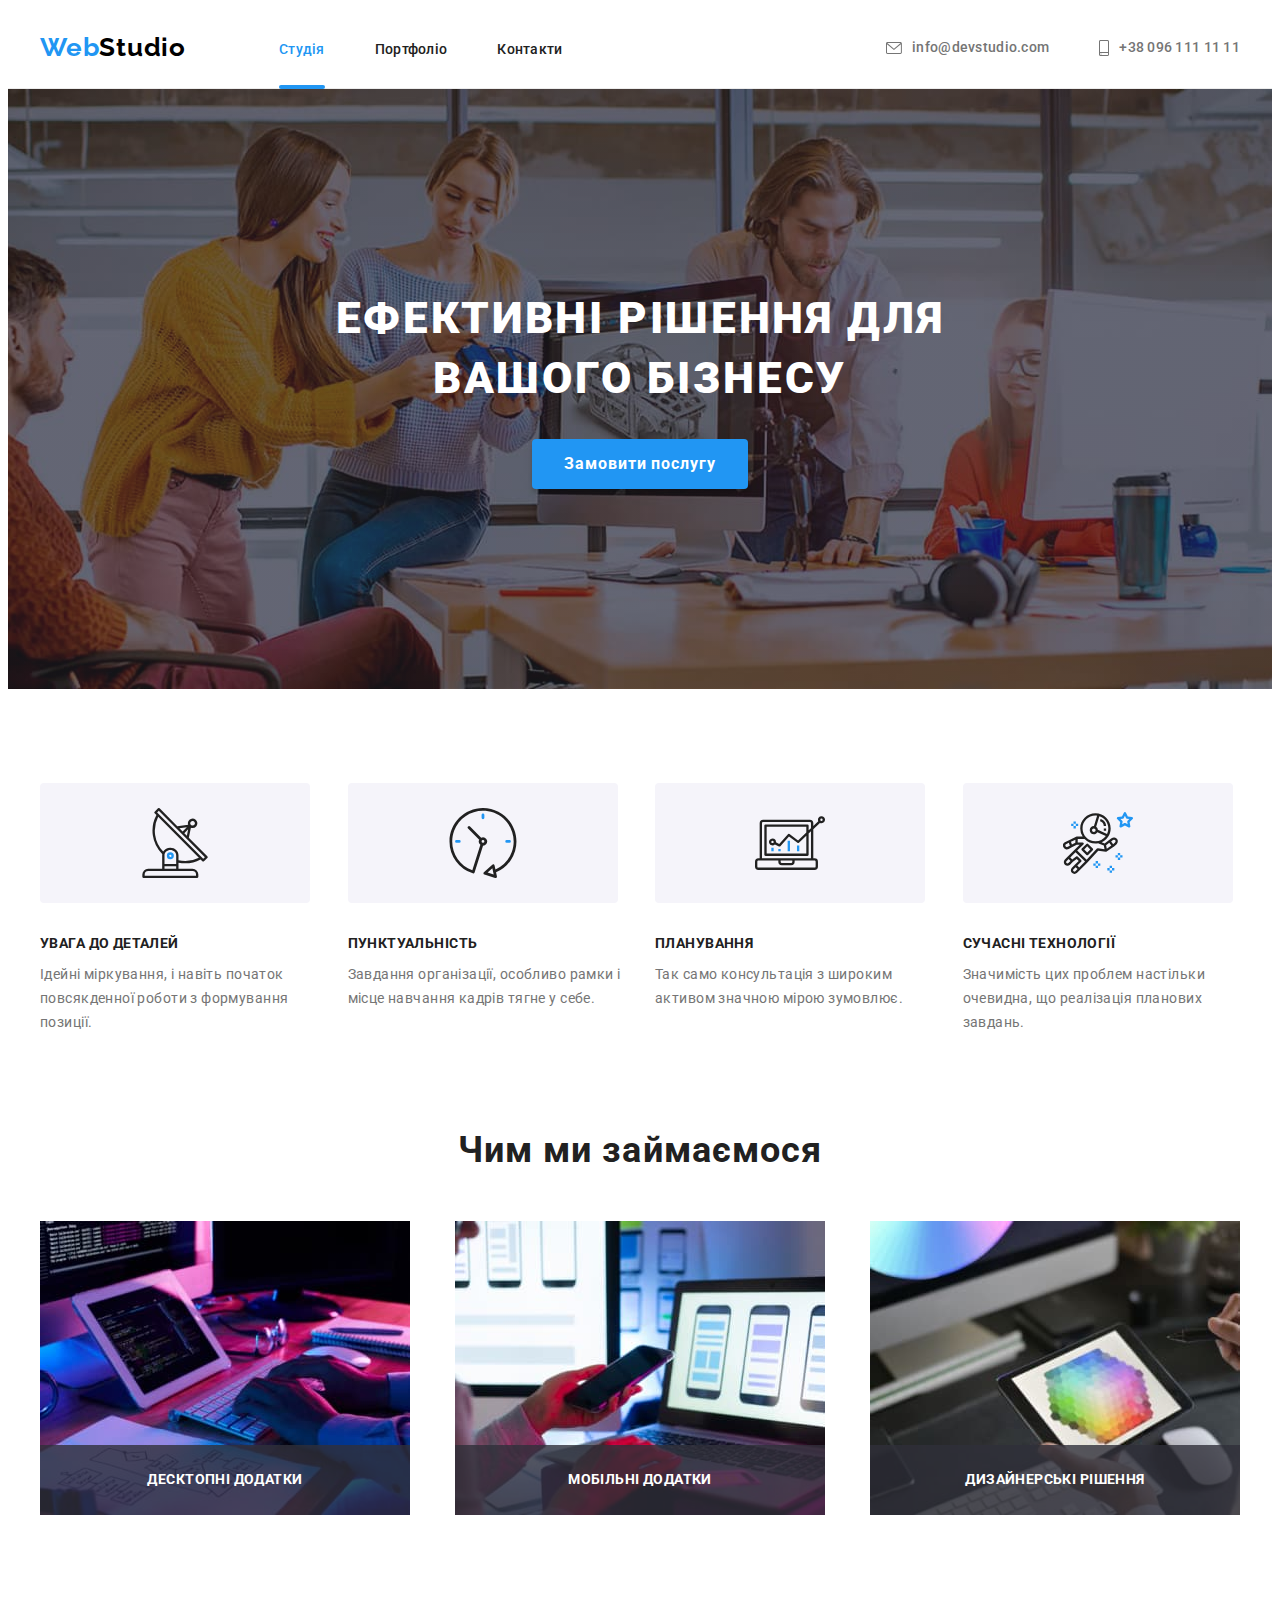
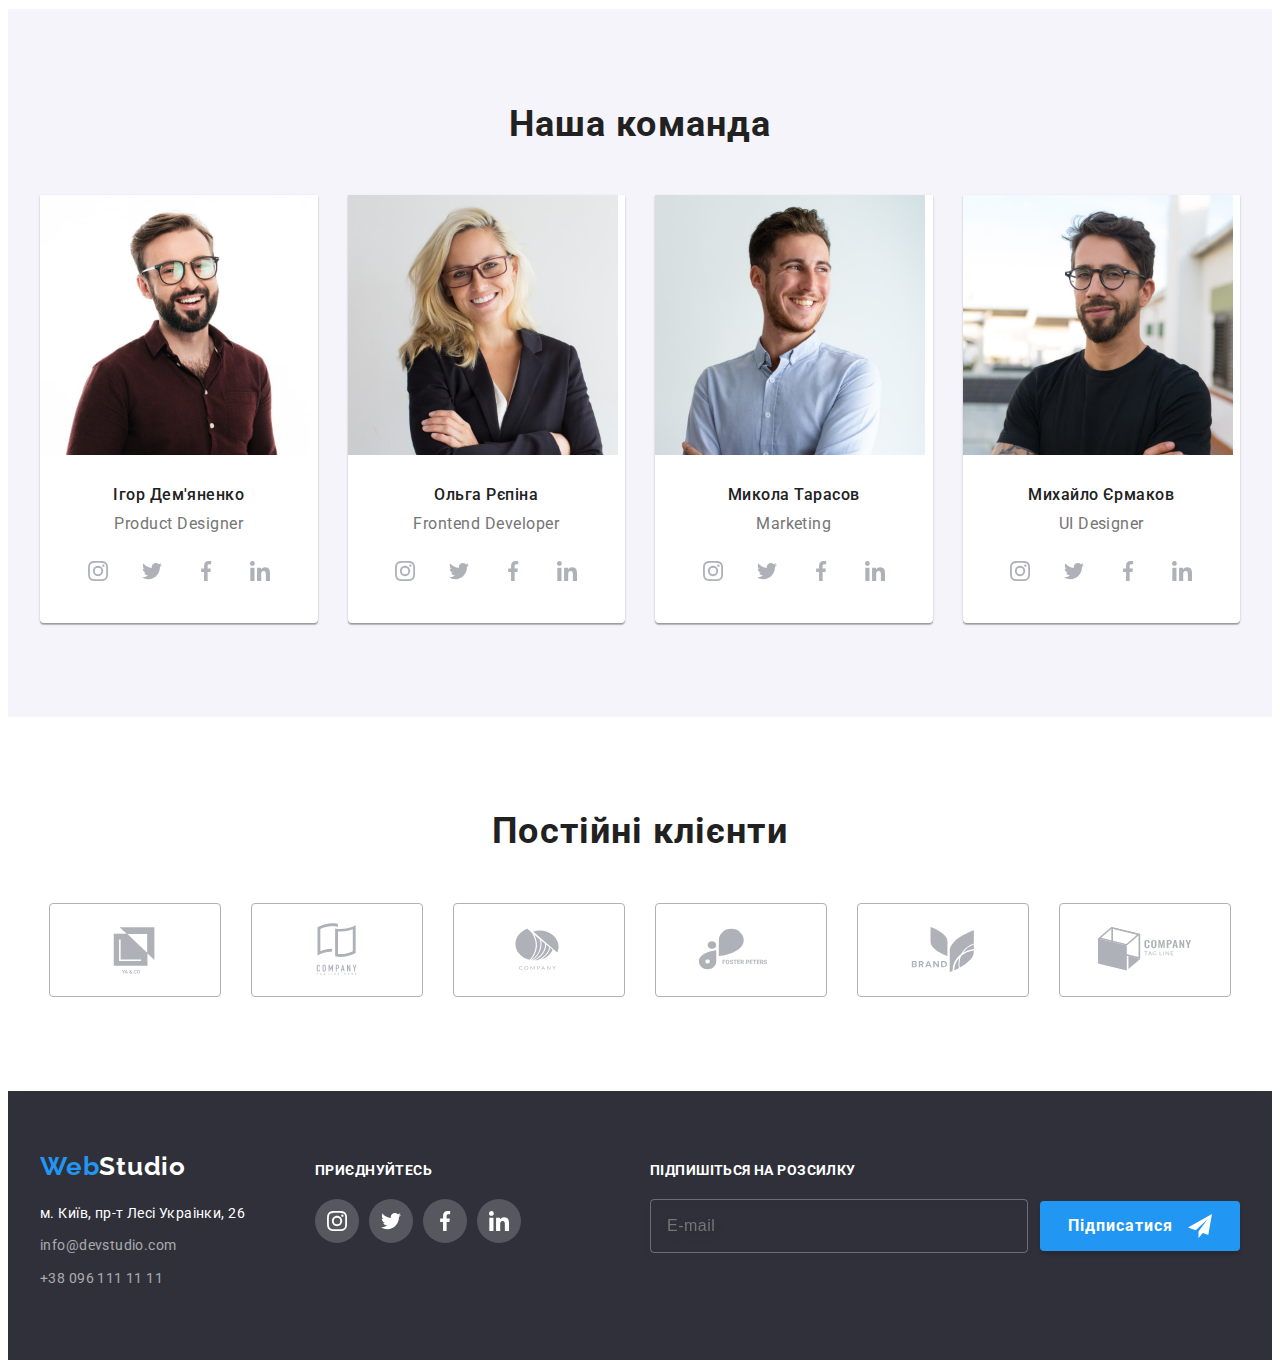
==== index.html @ fde98aaf "Initial commit" ====
<!DOCTYPE html>
<html lang="uk">
<head>
    <meta charset="UTF-8">
    <meta http-equiv="X-UA-Compatible" content="IE=edge">
    <meta name="viewport" content="width=device-width, initial-scale=1.0">
    <title>WebStudio</title>
    <!-- fonts -->
    <link rel="preconnect" href="https://fonts.googleapis.com">
    <link rel="preconnect" href="https://fonts.gstatic.com" crossorigin>
    <link href="https://fonts.googleapis.com/css2?family=Raleway:wght@700&family=Roboto:wght@400;500;700;900&display=swap" rel="stylesheet">
    <!-- modern-normalize -->
    <link rel="stylesheet" href="https://cdnjs.cloudflare.com/ajax/libs/modern-normalize/1.1.0/modern-normalize.min.css" integrity="sha512-wpPYUAdjBVSE4KJnH1VR1HeZfpl1ub8YT/NKx4PuQ5NmX2tKuGu6U/JRp5y+Y8XG2tV+wKQpNHVUX03MfMFn9Q==" crossorigin="anonymous" referrerpolicy="no-referrer">
    <!-- Custom styles -->
    <link rel="stylesheet" href="./css/styles.css">
</head>

<body>
    <header class="header">
        <div class="header-container container">
            <a class="logo link" href="./index.html">Web<span class="header-studio">Studio</span></a>
        <nav class="navigation">
            <ul class="navigation-list list">
                <li class="navigation-items">
                    <a class="navigation-item link current" href="./index.html">Студія</a>
                </li>
                <li class="navigation-items">
                    <a class="navigation-item link" href="./portfolio.html">Портфоліо</a>
                </li>
                <li class="navigation-items">
                    <a class="navigation-item link" href="#">Контакти</a>
                </li>
            </ul>
        </nav>
        <ul class="header-contacts list">
            <li class="header-list">
                <a class="header-item link" href="mailto:info@devstudio.com" lang="en">
                    <svg class="header-icons" width="16" height="12">
                      <use href="./images/icons.svg#icon-envelope"></use>
                    </svg>
                    info@devstudio.com</a>
            </li>
            <li class="header-list">
                <a class="header-item link" href="tel:+380961111111">
                    <svg class="header-icons" width="10" height="16">
                      <use href="./images/icons.svg#icon-smartphone"></use>
                    </svg>
                    +38 096 111 11 11</a>
            </li>
        </ul>
        </div>
    </header>
    <main class="main">
        <section class="hero">
            <div class="hero-container container">
                <h1 class="hero-title">Ефективні рішення для вашого бізнесу</h1>
                <p><button class="hero-button link-hero" data-modal-open type="button">Замовити послугу</button></p>
            </div>
        </section>
        <section class="features section">
            <div class="container">
            <h2 class="features-subject">Особливості</h2>
            <ul class="features-list list">
                <li class="features-item">
                    <div class="features-icons">
                        <svg class="features-icon" width="70" height="70">
                            <use href="./images/icons.svg#icon-antenna"></use>
                        </svg>
                    </div>
                    <h3 class="feature-title">УВАГА ДО ДЕТАЛЕЙ</h3>
                    <p class="feature-text">Ідейні міркування, і навіть початок повсякденної роботи з формування позиції.</p>
                </li>
                <li class="features-item">
                    <div class="features-icons">
                        <svg class="features-icon" width="70" height="70">
                            <use href="./images/icons.svg#icon-clock"></use>
                        </svg>
                    </div>
                    <h3 class="feature-title">ПУНКТУАЛЬНІСТЬ</h3>
                    <p class="feature-text">Завдання організації, особливо рамки і місце навчання кадрів тягне у себе.</p>
                </li>
                <li class="features-item">
                    <div class="features-icons">
                        <svg class="features-icon" width="70" height="70">
                            <use href="./images/icons.svg#icon-diagram"></use>
                        </svg>
                    </div>
                    <h3 class="feature-title">ПЛАНУВАННЯ</h3>
                    <p class="feature-text">Так само консультація з широким активом значною мірою зумовлює.</p>
                </li>
                <li class="features-item">
                    <div class="features-icons">
                        <svg class="features-icon" width="70" height="70">
                            <use href="./images/icons.svg#icon-astronaut"></use>
                        </svg>
                    </div>
                    <h3 class="feature-title">СУЧАСНІ ТЕХНОЛОГІЇ</h3>
                    <p class="feature-text">Значимість цих проблем настільки очевидна, що реалізація планових завдань.</p>
                </li>
            </ul>
            </div>
        </section>
        <section class="work section">
            <div class="container">
                <h2 class="work-title">Чим ми займаємося</h2>
            <ul class="work-list list">
                <li class="work-items">
                    <div class="work-overlay">
                        <p class="work-text">Десктопні додатки</p>
                    </div>
                    <img width="370" height="294" src="./images/work-1.jpg" alt="Людина працює за комп'ютером">
                </li>
                <li class="work-items">
                    <div class="work-overlay">
                        <p class="work-text">Мобільні додатки</p>
                    </div>
                    <img width="370" height="294" src="./images/work-2.jpg" alt="Людина працює за телефоном">
                </li>                
                <li class="work-items">
                    <div class="work-overlay">
                        <p class="work-text">Дизайнерські рішення</p>
                    </div>
                    <img width="370" height="294" src="./images/work-3.jpg" alt="Людина працює за планшетом">
                </li>
            </ul>
            </div>
        </section>
        <section class="team section">
            <div class="container">
                <h2 class="team-subject">Наша команда</h2>
            <ul class="team-list list">
                <li class="team-items">
                    <img class="team-img" width="270" height="260" src="./images/portrait-1.jpg" alt="Мужик в окулярах">
                    <div class="team-subtitle">
                    <h3 class="team-title">Ігор Дем'яненко</h3>
                    <p class="team-text">Product Designer</p>
                    <ul class="socials-list list">
                        <li class="socials-items"><a class="socials-item link-icons" href="https://www.instagram.com/" target="_blank" rel="noopener noreferrer" aria-label="Instagram.com">
                            <svg class="socials-icon" width="20" height="20">
                              <use href="./images/icons.svg#icon-instagram"></use>
                            </svg>
                        </a></li>
                        <li class="socials-items"><a class="socials-item link-icons" href="https://twitter.com/" target="_blank" rel="noopener noreferrer" aria-label="Twitter.com">
                            <svg class="socials-icon" width="20" height="20">
                              <use href="./images/icons.svg#icon-twitter"></use>
                            </svg>
                        </a></li>
                        <li class="socials-items"><a class="socials-item link-icons" href="https://www.facebook.com/" target="_blank" rel="noopener noreferrer" aria-label="Facebook.com">
                            <svg class="socials-icon" width="20" height="20">
                              <use href="./images/icons.svg#icon-facebook"></use>
                            </svg>
                        </a></li>
                        <li class="socials-items"><a class="socials-item link-icons" href="https://www.linkedin.com/" target="_blank" rel="noopener noreferren" aria-label="Linkedin.com">
                            <svg class="socials-icon" width="20" height="20">
                              <use href="./images/icons.svg#icon-linkedin"></use>
                            </svg>
                        </a></li>
                    </ul>
                    </div> 
                </li>
                <li class="team-items">
                    <img class="team-img" width="270" height="260" src="./images/portrait-2.jpg" alt="Жінка в окулярах">
                    <div class="team-subtitle">
                    <h3 class="team-title">Ольга Рєпіна</h3>
                    <p class="team-text">Frontend Developer</p>
                    <ul class="socials-list list">
                        <li class="socials-items"><a class="socials-item link-icons" href="https://www.instagram.com/" target="_blank"
                                rel="noopener noreferrer" aria-label="Instagram.com">
                                <svg class="socials-icon" width="20" height="20">
                                    <use href="./images/icons.svg#icon-instagram"></use>
                                </svg>
                            </a></li>
                        <li class="socials-items"><a class="socials-item link-icons" href="https://twitter.com/" target="_blank"
                                rel="noopener noreferrer" aria-label="Twitter.com">
                                <svg class="socials-icon" width="20" height="20">
                                    <use href="./images/icons.svg#icon-twitter"></use>
                                </svg>
                            </a></li>
                        <li class="socials-items"><a class="socials-item link-icons" href="https://www.facebook.com/" target="_blank"
                                rel="noopener noreferrer" aria-label="Facebook.com">
                                <svg class="socials-icon" width="20" height="20">
                                    <use href="./images/icons.svg#icon-facebook"></use>
                                </svg>
                            </a></li>
                        <li class="socials-items"><a class="socials-item link-icons" href="https://www.linkedin.com/" target="_blank"
                                rel="noopener noreferren" aria-label="Linkedin.com">
                                <svg class="socials-icon" width="20" height="20">
                                    <use href="./images/icons.svg#icon-linkedin"></use>
                                </svg>
                            </a></li>
                    </ul>
                    </div>
                </li>
                <li class="team-items">
                    <img class="team-img" width="270" height="260" src="./images/portrait-3.jpg" alt="Мужик">
                    <div class="team-subtitle">
                    <h3 class="team-title">Микола Тарасов</h3>
                    <p class="team-text">Marketing</p>
                    <ul class="socials-list list">
                        <li class="socials-items"><a class="socials-item link-icons" href="https://www.instagram.com/" target="_blank"
                                rel="noopener noreferrer" aria-label="Instagram.com">
                                <svg class="socials-icon" width="20" height="20">
                                    <use href="./images/icons.svg#icon-instagram"></use>
                                </svg>
                            </a></li>
                        <li class="socials-items"><a class="socials-item link-icons" href="https://twitter.com/" target="_blank"
                                rel="noopener noreferrer" aria-label="Twitter.com">
                                <svg class="socials-icon" width="20" height="20">
                                    <use href="./images/icons.svg#icon-twitter"></use>
                                </svg>
                            </a></li>
                        <li class="socials-items"><a class="socials-item link-icons" href="https://www.facebook.com/" target="_blank"
                                rel="noopener noreferrer" aria-label="Facebook.com">
                                <svg class="socials-icon" width="20" height="20">
                                    <use href="./images/icons.svg#icon-facebook"></use>
                                </svg>
                            </a></li>
                        <li class="socials-items"><a class="socials-item link-icons" href="https://www.linkedin.com/" target="_blank"
                                rel="noopener noreferren" aria-label="Linkedin.com">
                                <svg class="socials-icon" width="20" height="20">
                                    <use href="./images/icons.svg#icon-linkedin"></use>
                                </svg>
                            </a></li>
                    </ul>
                    </div> 
                </li>
                <li class="team-items">
                    <img class="team-img" width="270" height="260" src="./images/portrait-4.jpg" alt="Мужик в окулярах">
                    <div class="team-subtitle">
                    <h3 class="team-title">Михайло Єрмаков</h3>
                    <p class="team-text">UI Designer</p>
                    <ul class="socials-list list">
                        <li class="socials-items"><a class="socials-item link-icons" href="https://www.instagram.com/" target="_blank" rel="noopener noreferrer" aria-label="Instagram.com">
                            <svg class="socials-icon" width="20" height="20">
                              <use href="./images/icons.svg#icon-instagram"></use>
                            </svg>
                        </a></li>
                        <li class="socials-items"><a class="socials-item link-icons" href="https://twitter.com/" target="_blank" rel="noopener noreferrer" aria-label="Twitter.com">
                            <svg class="socials-icon" width="20" height="20">
                              <use href="./images/icons.svg#icon-twitter"></use>
                            </svg>
                        </a></li>
                        <li class="socials-items"><a class="socials-item link-icons" href="https://www.facebook.com/" target="_blank" rel="noopener noreferrer" aria-label="Facebook.com">
                            <svg class="socials-icon" width="20" height="20">
                              <use href="./images/icons.svg#icon-facebook"></use>
                            </svg>
                        </a></li>
                        <li class="socials-items"><a class="socials-item link-icons" href="https://www.linkedin.com/" target="_blank" rel="noopener noreferren" aria-label="Linkedin.com">
                            <svg class="socials-icon" width="20" height="20">
                              <use href="./images/icons.svg#icon-linkedin"></use>
                            </svg>
                        </a></li>
                    </ul>
                    </div> 
                </li>
            </ul>
            </div>
        </section>
        <section class="clients section">
            <div class="container">
                <h2 class="clients-title">Постійні клієнти</h2>
                <ul class="clients-list">
                    <li class="clients-items list"><a class="clients-item clients-hover" href="#">
                        <svg class="clients-icon" width="106" height="60">
                          <use href="./images/icons.svg#icon-brand-1"></use>
                        </svg>
                    </a></li>
                    <li class="clients-items list"><a class="clients-item clients-hover" href="#">
                        <svg class="clients-icon" width="106" height="60">
                            <use href="./images/icons.svg#icon-brand-2"></use>
                        </svg>
                    </a></li>
                    <li class="clients-items list"><a class="clients-item clients-hover" href="#">
                        <svg class="clients-icon" width="106" height="60">
                            <use href="./images/icons.svg#icon-brand-3"></use>
                        </svg>
                    </a></li>
                    <li class="clients-items list"><a class="clients-item clients-hover" href="#">
                        <svg class="clients-icon" width="106" height="60">
                            <use href="./images/icons.svg#icon-brand-4"></use>
                        </svg>
                    </a></li>
                    <li class="clients-items list"><a class="clients-item clients-hover" href="#">
                        <svg class="clients-icon" width="106" height="60">
                            <use href="./images/icons.svg#icon-brand-5"></use>
                        </svg>
                    </a></li>
                    <li class="clients-items list"><a class="clients-item clients-hover" href="#">
                        <svg class="clients-icon" width="106" height="60">
                            <use href="./images/icons.svg#icon-brand-6"></use>
                        </svg>
                    </a></li>
                </ul>
            </div>
        </section>
    </main>
        <footer class="footer">
            <div class="container flex-contacts">
                <div class="footer-flex">
                <a class="footer-logo link" href="./index.html">Web<span class="footer-studio">Studio</span></a>
            <address class="footer-address">
                <ul class="address-list list">
                    <li class="address-items">
                        <a class="address-map link" href="https://goo.gl/maps/dWLPEDBoEyj8uYDj6" target="_blank" rel="noopener noreferrer nofollow">м. Київ, пр-т Лесі Украінки, 26</a>
                    </li>
                    <li class="address-items">
                        <a class="address-contacts link" href="mailto:info@devstudio.com" lang="en">info@devstudio.com</a>
                    </li>
                    <li class="address-items">
                        <a class="address-contacts link" href="tel:+380961111111">+38 096 111 11 11</a>
                    </li>
                </ul>
            </address>
                </div>
            <div class="flex-social">
            <section class="address-icons">
                <h2 class="address-title">приєднуйтесь</h2>
                <ul class="address-box">
                    <li class="socials-items list"><a class="socials-items link-icons" href="https://www.instagram.com/" target="_blank"
                            rel="noopener noreferrer" aria-label="Instagram.com">
                            <svg class="footer-items" width="20" height="20">
                                <use href="./images/icons.svg#icon-instagram"></use>
                            </svg>
                        </a></li>
                    <li class="socials-items list"><a class="socials-items link-icons" href="https://twitter.com/" target="_blank"
                            rel="noopener noreferrer" aria-label="Twitter.com">
                            <svg class="footer-items" width="20" height="20">
                                <use href="./images/icons.svg#icon-twitter"></use>
                            </svg>
                        </a></li>
                    <li class="socials-items list"><a class="socials-items link-icons" href="https://www.facebook.com/" target="_blank"
                            rel="noopener noreferrer" aria-label="Facebook.com">
                            <svg class="footer-items" width="20" height="20">
                                <use href="./images/icons.svg#icon-facebook"></use>
                            </svg>
                        </a></li>
                    <li class="socials-items list"><a class="socials-items link-icons" href="https://www.linkedin.com/" target="_blank"
                            rel="noopener noreferren" aria-label="Linkedin.com">
                            <svg class="footer-items" width="20" height="20">
                                <use href="./images/icons.svg#icon-linkedin"></use>
                            </svg>
                        </a></li>
                </ul>
            </section>
            </div>
            <div class="box-form">
                <form name="footer_form" autocomplete="on">
                    <p class="form_text">Підпишіться на розсилку</p>
                    <div class="box-footer">
                    <label class="footer-email">
                        <input class="footer-input" type="email" id="e-mail_footer" name="E-mail" placeholder="E-mail">
                    </label>
                    <button type="submit" class="form-sub link-hero">Підписатися
                        <svg class="footer-icn" width="24" height="24">
                            <use href="./images/icons.svg#icon-follow"></use>
                          </svg>
                    </button>
                </div>
                </form>
            </div>
            </div>
        </footer>

        <!-- Modal window -->

        <div class="backdrop is-hidden" data-modal>
            <div class="modal">
                <button class="button-modal" data-modal-close>
                    <svg class="modal-icon" width="18" height="18">
                      <use href="./images/icons.svg#icon-close"></use>
                    </svg>
                </button>
                <strong class="modal-text">Залиште свої дані, ми вам передзвонимо</strong>
                <form class="form-modal" name="form-modal">
                    <div class="group-form" role="group">
                        <div class="group-box">
                            <label class="modal-label" for="user_name">Ім'я</label>
                            <input class="modal-input" type="text" id="user_name" name="user_name">
                            <svg class="form-icon" width="18" height="18">
                              <use href="./images/icons.svg#icon-user"></use>
                            </svg>
                        </div>
                        <div class="group-box">
                            <label class="modal-label" for="user_phone">Телефон</label>
                            <input class="modal-input" type="tel" id="user_phone" name="user_phone">
                            <svg class="form-icon" width="18" height="18">
                              <use href="./images/icons.svg#icon-phone"></use>
                            </svg>
                        </div>
                        <div class="group-box">
                            <label class="modal-label" for="user_email">Пошта</label>
                            <input class="modal-input" type="email" id="user_email" name="user_email">
                            <svg class="form-icon" width="18" height="18">
                              <use href="./images/icons.svg#icon-email"></use>
                            </svg>
                        </div>
                        <label class="modal-label" for="user_message">Коментар</label>
                        <textarea class="modal-textarea" name="user_message" id="user_message" rows="6" placeholder="Введіть текст"></textarea>
                    </div>
                    <div class="box-agreement" role="group">
                        <input class="modal-checkbox" type="checkbox" id="user_agreement" name="modal-checkbox">
                        <label class="checkbox-text" for="user_agreement">Погоджуюся з розсилкою та приймаю <a class="text-agreement" href="#">Умови договору</a></label>
                    </div>
                    <button class="form-button link-hero" type="submit">Відправити</button>
                </form>
            </div>
        </div>



        <script src="./js/modal.js"></script>
</body>
</html>
---- css/styles.css ----
:root {
    --primary--color: #757575;
    --secondary--color: #212121;
    --hover--color: #2196F3;
    --button--color: #212121;
    --logo--color: #2196F3;
    --header--studio: #000000;
    --footer-studio: #FFFFFF;
    --hero--title: #FFFFFF;
    --hero--btn: #FFFFFF;
    --background--button--hero: #2196F3;
    --shadow--hero--button: 0px 4px 4px rgba(0, 0, 0, 0.15);
    --box--shadow: 0px 1px 1px rgba(0, 0, 0, 0.12), 0px 4px 4px rgba(0, 0, 0, 0.06), 1px 4px 6px rgba(0, 0, 0, 0.16);
    --team--shadow: 0px 1px 3px rgba(0, 0, 0, 0.12), 0px 1px 1px rgba(0, 0, 0, 0.14), 0px 2px 1px rgba(0, 0, 0, 0.2);
    --portfolio--btn--shadow: 0px 3px 1px rgba(0, 0, 0, 0.1), 0px 1px 2px rgba(0, 0, 0, 0.08), 0px 2px 2px rgba(0, 0, 0, 0.12);
    --bgr--hover--hero: #188CE8;
    --color--hover-hero: #FFFFFF;
    --color--icons: #AFB1B8;
    --header--contacts: #757575;
    --footer--contacts:  rgba(255, 255, 255, 0.6);
    --background--color: #FFFFFF;
    --background--header: #FFFFFF;
    --background--hero: #2F303A;
    --background--work: #FFFFFF;
    --background--team: #F5F4FA;
    --background--footer: #2F303A;
    --background--portfolio: #FFFFFF;
    --bgr--button: #2196F3;
    --bgr--button-portfolio: #F5F4FA;
    --color--button--portfolio: #FFFFFF;
    --border: #EEEEEE;
    --header--border: #ECECEC;
    --card--set--gap: 30px;
    --primary--font: 'Roboto', sans-serif;
    --secondary--font: 'Raleway', sans-serif;
}


    body {
        font-family: var(--primary--font), sans-serif;
        background: var(--background--color);
        color: var(--primary--color);
    }

    /* reset styles */
    h1,
    h2,
    h3,
    h4,
    h5,
    h6,
    p {
        margin: 0; 
    }

    img {
        display: block;
        max-width: 100%;
        height: auto;
    }

    .section {
        padding-top: 94px;
        padding-bottom: 94px;
    }

    .container {
        width: 1200px;
        padding-right: 15px;
        padding-left: 15px;
        margin-left: auto;
        margin-right: auto;

        /* outline: 2px solid red;
        outline-offset: -2px; */
    }

    .list {
        list-style: none;
        margin: 0;
        padding: 0;
    }

    .link {
        text-decoration: none;
    }

    /* reset styles */

    /* hover-focus styles */
    .link:hover,
    .link:focus {
        color: var(--hover--color);
    }

    .link-icons:hover,
    .link-icons:focus {
        background-color: var(--bgr--button);
        color: var(--color--hover-hero);
    }
    
    .link-button:hover,
    .link-button:focus {
        background: var(--bgr--button);
        color: var(--color--button--portfolio);
        box-shadow: var(--portfolio--btn--shadow);         
    }

    .link-hero:hover,
    .link-hero:focus {
        background-color: var(--bgr--hover--hero);
        color: var(--color--hover-hero); 
    }

    .hover-shadow:hover,
    .hover-shadow:focus {
        box-shadow: var(--box--shadow);  
    }

    .clients-hover:hover,
    .clients-hover:focus {
        border: 1px solid var(--hover--color);
        border-radius: 4px;
        color: var(--hover--color);
    }

    /* hover-focus styles */

    /* ------------------------index------------------------ */

    /* ------header------ */

    .header {
        border-bottom: 1px solid var(--header--border);
    }

    .header-container {
        display: flex;
        align-items: center;
    }

    .logo {
        padding-top: 24px;
        padding-bottom: 25px;
        margin-right: 93px;
        
        font-family: var(--secondary--font);
        font-weight: 700;
        font-size: 26px;
        line-height: 1.19;
        letter-spacing: 0.03em;   
        color: var(--logo--color);
    }

    .header-studio {     
        font-family: var(--secondary--font);
        font-weight: 700;
        font-size: 26px;
        line-height: 1.19;
        letter-spacing: 0.03em;    
        color: var(--header--studio);
    }

    .navigation {
        margin-right: auto;
    }

    .navigation-list {
        display: flex;
        align-items: center;
    }

    .navigation-items {
        /* padding-top: 32px;
        padding-bottom: 32px; */
        margin-right: 50px;
    }

    .navigation-items:last-child {
        margin-right: 0;
    }

    .navigation-item {
        position: relative;

        padding-top: 32px;
        padding-bottom: 32px;

        font-weight: 500;
        font-size: 14px;
        line-height: 1.14;
        letter-spacing: 0.02em;
        color: var(--secondary--color);

        transition: color 250ms cubic-bezier(0.4, 0, 0.2, 1);
    }

    /* .navigation-item::after {
        display: block;

        position: absolute;
        left: 50%;
        bottom: 0;

        transform: translateX(-50%) scalex(0);

        content: '';
        width: 100%;
        height: 4px;

        background: var(--background--button--hero);
        border-radius: 2px;
        opacity: 0;
        transition: transform 250ms, opacity 250ms cubic-bezier(0.4, 0, 0.2, 1);
    } */

    /* .navigation-item:hover::after,
    .navigation-item:focus::after {
        transform: translateX(-50%) scalex(1);
        opacity: 1;
    } */

    .current {
        color: var(--hover--color);
        /* transition: color 250ms cubic-bezier(0.4, 0, 0.2, 1); */
    }
    

     .current::after {
        display: block;

        position: absolute;
        left: 0;
        bottom: 0;

        content: '';
        width: 100%;
        height: 4px;

        background: var(--background--button--hero);
        border-radius: 2px;

        /* transition: background 2250ms cubic-bezier(0.4, 0, 0.2, 1); */
     }

    .header-contacts {
        display: flex;
        justify-content: center;
        align-items: center;
    }

    .header-list {
        /* padding-top: 32px;
        padding-bottom: 32px; */
        margin-right: 50px;
    }

    .header-list:last-child {
        margin-right: 0;
    }

    .header-item {
        display: flex;
        justify-content: center;
        align-items: center;

        padding-top: 32px;
        padding-bottom: 32px;
        
        font-weight: 500;
        font-size: 14px;
        line-height: 1.14;
        letter-spacing: 0.02em;
        color: var(--header--contacts);

        transition: color 250ms cubic-bezier(0.4, 0, 0.2, 1);
    }

    .header-icons {
        margin-right: 10px;

        fill: currentColor;
    }

    /* ------header------ */


    /* ------main-------- */

    /* .main {
    } */
    
    /* ------hero-------- */

    .hero {
        padding-top: 200px;
        padding-bottom: 200px;
        background: var(--background--hero);

        max-width: 1600px;
        margin-left: auto;
        margin-right: auto;
        background-image: linear-gradient(rgba(47, 48, 58, 0.4), rgba(47, 48, 58, 0.4)), url(../images/hero.jpg);
        background-position: center;
        background-size: cover;
        background-repeat: no-repeat;
    }

    .hero-container {
        text-align: center;
    }

    .hero-title {
        display: inline-block;
        width: 696px;
        margin-bottom: 30px;

        font-weight: 900;
        font-size: 44px;
        line-height: 1.36;
        text-align: center;
        letter-spacing: 0.06em;
        text-transform: uppercase;   
        color: var(--hero--title);
        transition: color 250ms cubic-bezier(0.4, 0, 0.2, 1);
    }

    .hero-button {
        min-width: 216px;
        min-height: 50px;
        padding: 10px 32px;

        font-family: inherit;
        font-weight: 700;
        font-size: 16px;
        line-height: 1.88;
        /* display: flex; */
        align-items: center;
        text-align: center;
        letter-spacing: 0.06em; 
        color: var(--hero--btn);
        cursor: pointer;
        background: var(--background--button--hero);
        box-shadow: var(--shadow--hero--button);
        border-radius: 4px;
        border: none;

        transition: box-shadow 250ms cubic-bezier(0.4, 0, 0.2, 1), background-color 250ms cubic-bezier(0.4, 0, 0.2, 1);
    }

    

    /* ------features-------- */

    .features {
        padding-bottom: 0;
    }

    .features-subject {
        position: absolute;
        white-space: nowrap;
        width: 1px;
        height: 1px;
        overflow: hidden;
        border: 0;
        padding: 0;
        clip: rect(0 0 0 0);
        clip-path: inset(50%);
        margin: -1px;
    }

    .features-list {
        display: flex;
    }

    .features-item {
        flex-basis: calc((100% - 3 * 30px) / 4 );
        margin-right: 30px;
        color: var(--secondary--color);
    }

    .features-item:last-child {
        margin-right: 0;
    }

    .features-icons {
        display: flex;
        justify-content: center;
        align-items: center;

        width: 270px;
        height: 120px;
        margin-bottom: 30px;

        background: var(--background--team);
        border-radius: 4px;
    }

    .features-icon {
        fill: currentColor;
    }

    .feature-title {
        margin-bottom: 10px;

        font-size: 14px;
        line-height: 1.43;
        letter-spacing: 0.03em;
        text-transform: uppercase;
        color: var(--secondary--color);
    }

    .feature-text {
        font-size: 14px;
        line-height: 1.71;
        letter-spacing: 0.03em; 
        color: var(--primary--color);
    }

    /* ------work-------- */

    /* .work {
    } */

    .work-title {
        margin-bottom: 50px;

        font-size: 36px;
        line-height: 1.17;
        text-align: center;
        letter-spacing: 0.03em;
        color: var(--secondary--color);
    }

    .work-list {
        display: flex;
        justify-content: space-between;
    }

    .work-items {
        margin-right: 30px;

        position: relative;
    }

    .work-items:last-child {
        margin-right: 0;
    }

    .work-overlay {
        position: absolute;
        bottom: 0;

        width: 100%;
        min-height: 70px;

        background: rgba(47, 48, 58, 0.8);
    }

    .work-text {
        font-weight: 700;
        font-size: 14px;
        line-height: 1.14;
        text-align: center;
        letter-spacing: 0.03em;
        text-transform: uppercase;
        color: var(--background--work);
        
        padding-top: 27px;
        padding-bottom: 27px;
    }

    /* ------team-------- */

    .team {
        background: var(--background--team);
    }

    .team-subject {
        margin-bottom: 50px;

        font-size: 36px;
        line-height: 1.17;
        text-align: center;
        letter-spacing: 0.03em;
        color: var(--secondary--color);
    }

    .team-list {
        display: flex;
    }

    .team-items {
        flex-basis: calc((100% - 3 * 30px) / 4 );
        margin-right: 30px;
        background: var(--background--color); 
        box-shadow: var(--team--shadow);  
        border-radius: 0px 0px 4px 4px;
    }

    .team-items:last-child {
        margin-right: 0;
    }

    /* .team-img {
    } */

    .team-subtitle {
        padding-top: 30px;
        padding-bottom: 30px;
    }

    .team-title {
        margin-bottom: 10px;

        font-weight: 500;
        font-size: 16px;
        line-height: 1.19;
        text-align: center;
        letter-spacing: 0.03em;
        color: var(--secondary--color);
    }

    .team-text {
        font-size: 16px;
        line-height: 1.19;
        text-align: center;
        letter-spacing: 0.03em;
        color: var(--primary--color);
        margin-bottom: 16px;
    }

    .socials-list {
        display: flex;
        justify-content: center;
        align-items: center;
        gap: 10px;
    }
    
    /* .socials-items {
    } */
    
    .socials-item {
        display: flex;
        justify-content: center;
        align-items: center;
        width: 44px;
        height: 44px;
        border-radius: 50%;

        background-color: var(--background--color);
        color: var(--color--icons);

        transition: color 250ms cubic-bezier(0.4, 0, 0.2, 1), background-color 250ms cubic-bezier(0.4, 0, 0.2, 1);
    }
    
    .socials-icon {
        fill: currentColor;
    }

    /* ------clienst-------- */

    /* .clients {} */

    .clients-title {
    font-weight: 700;
    font-size: 36px;
    line-height: 1.16;
    text-align: center;
    letter-spacing: 0.03em;
    color: var(--secondary--color);

    margin-bottom: 50px;
    }
    
    .clients-list {
        display: flex;
        justify-content: center;
        align-items: center;
        gap: 30px;

        margin: 0;
        padding: 0;
    }
    
    /* .clients-items {
    } */
    
    .clients-item {
        display: flex;
        justify-content: center;
        align-items: center;
        width: 170px;
        height: 92px;
        
        border: 1px solid var(--color--icons);
        border-radius: 4px;
        color: var(--color--icons);

        transition: color 250ms cubic-bezier(0.4, 0, 0.2, 1), border 250ms cubic-bezier(0.4, 0, 0.2, 1);
    }

    .clients-icon {
        fill: currentColor;
    }

    /* ------main-------- */


    /* ------footer------ */

    .footer {
        padding-top: 60px;
        padding-bottom: 60px;

        background: var(--background--footer);
    }

    .flex-contacts {
        display: flex;
        align-items: baseline;
    }

    .footer-logo {
        display: inline-block;
        margin-bottom: 20px;

        font-family: var(--secondary--font);
        font-weight: 700;
        font-size: 26px;
        line-height: 1.19;
        letter-spacing: 0.03em;   
        color: var(--logo--color);
    }

    .footer-studio {        
        font-family: var(--secondary--font);
        font-weight: 700;
        font-size: 26px;
        line-height: 1.19;
        letter-spacing: 0.03em; 
        color: var(--footer-studio);
    }

    /* .footer-address {
    } */

    .address-list {
        margin-right: 70px;
    }

    /* .address-items {
    } */

    .address-map {
        display: inline-block;
        margin-bottom: 9px;

        font-style: normal;
        font-size: 14px;
        line-height: 1.71;
        letter-spacing: 0.03em;
        color: var(--hero--title);

        transition: color 250ms cubic-bezier(0.4, 0, 0.2, 1);
    }

    .address-contacts {
        display: inline-block;
        margin-bottom: 9px;

        font-style: normal;
        font-size: 14px;
        line-height: 1.71;
        letter-spacing: 0.03em;
        color: var(--footer--contacts);

        transition: color 250ms cubic-bezier(0.4, 0, 0.2, 1);
    }

    .flex-social {
        margin-right: 93px;
    }

    /* .address-icons {
    } */
    
    .address-title {
        font-style: normal;
        font-weight: 700;
        font-size: 14px;
        line-height: 1.14;
        letter-spacing: 0.03em;
        text-transform: uppercase;
        color: var(--footer-studio);

        margin-bottom: 20px;
    }
    
    .address-box {
        display: flex;
        align-items: center;
        justify-content: center;
        gap: 10px;

        margin: 0;
        padding: 0;
    }
    
    .socials-items {
        display: flex;
        justify-content: center;
        align-items: center;
        width: 44px;
        height: 44px;
        border-radius: 50%;
        
        color: var(--background--color);
        background: rgba(255, 255, 255, 0.1);

        transition: color 250ms cubic-bezier(0.4, 0, 0.2, 1), background 250ms cubic-bezier(0.4, 0, 0.2, 1);
    }
    
    .footer-items {
        fill: currentColor;
    }
    
    /* .link-icons {}
    
    .socials-icon {
    } */

    /* ----------footer-form---------- */

    .box-form {
        margin-left: auto;
    }

    .form_text {
        font-weight: 700;
        font-size: 14px;
        line-height: 1.14;
        letter-spacing: 0.03em;
        text-transform: uppercase;
        color: var(--background--color);

        margin-bottom: 20px;
    }

    .box-footer {
        display: flex;
        align-items: center;
    }

    .footer-email {
        margin-right: 12px;
    }

    .footer-input {
        width: 358px;
        height: 50px;
        
        padding-left: 16px;

        background-color: transparent;
        border: 1px solid rgba(255, 255, 255, 0.3);
        filter: drop-shadow(0px 4px 4px rgba(0, 0, 0, 0.15));
        border-radius: 4px;
        outline: unset;

        font-weight: 400;
        font-size: 16px;
        line-height: 1.25;
        display: flex;
        align-items: center;
        letter-spacing: 0.03em;
        
        color: rgba(255, 255, 255, 0.6);

        transition: border 250ms cubic-bezier(0.4, 0, 0.2, 1);
    }

    .footer-input:focus {
        border: 1px solid var(--background--button--hero);
    }

    .form-sub {
        position: relative;
        min-width: 200px;
        min-height: 50px;
        padding: 10px 28px;

        font-family: inherit;
        font-weight: 700;
        font-size: 16px;
        line-height: 1.88;
        display: flex;
        align-items: center;
        text-align: center;
        letter-spacing: 0.06em; 
        color: var(--hero--btn);
        cursor: pointer;
        background: var(--background--button--hero);
        box-shadow: var(--shadow--hero--button);
        border-radius: 4px;
        border: none;

        transition: box-shadow 250ms cubic-bezier(0.4, 0, 0.2, 1), background-color 250ms cubic-bezier(0.4, 0, 0.2, 1);
    }

    .form-sub:hover,
    .form-sub:focus {
        box-shadow: 0px 4px 4px rgba(0, 0, 0, 0.15);
    }

    .footer-icn {
        position: absolute;
        top: 13px;
        right: 28px;

        margin-left: 10px;

        fill: currentColor;
    }

    /* ----------footer-form---------- */

    /* ------backdrop------ */

    .backdrop {
        position: fixed;
        top: 0;
        left: 0;

        width: 100%;
        height: 100%;

        background: rgba(0, 0, 0, 0.2);

        opacity: 1;
        transition: opacity 250ms cubic-bezier(0.4, 0, 0.2, 1), visibility 250ms cubic-bezier(0.4, 0, 0.2, 1);
    }

    .is-hidden {
        visibility: hidden;
        opacity: 0;
        pointer-events: none;
    }

    .is-hidden .modal {
        transform: translate(-50%, -50%) scale(1.1);
    }

    .modal {
        position: absolute;
        top: 50%;
        left: 50%;

        padding: 40px;

        width: 528px;
        min-height: 581px;

        background: var(--background--color);
        box-shadow: 0px 1px 3px rgba(0, 0, 0, 0.12), 0px 1px 1px rgba(0, 0, 0, 0.14), 0px 2px 1px rgba(0, 0, 0, 0.2);
        border-radius: 4px;

        transform: translate(-50%, -50%) scale(1);
        transition: transform 250ms cubic-bezier(0.4, 0, 0.2, 1);
    }

    .button-modal {
        position: absolute;
        top: 8px;
        right: 8px;

        padding: 0;
        display: inline-flex;
        align-items: center;
        justify-content: center;

        width: 30px;
        height: 30px;

        background: var(--background--color);
        color: var(--header--studio);
        border: 1px solid rgba(0, 0, 0, 0.1);
        border-radius: 50%;
        cursor: pointer;
    }

    .modal-icon {
        fill: currentColor;

        transition: color 250ms cubic-bezier(0.4, 0, 0.2, 1);
    }

    .modal-icon:hover,
    .modal-icon:focus {
        color: var(--background--button--hero);
    }

    .modal-text {
        display: block;
        margin-bottom: 12px;

        font-weight: 700;
        font-size: 20px;
        line-height: 1.15;
        text-align: center;
        letter-spacing: 0.03em; 
        color: var(--secondary--color);
    }

    .form-modal {
    }

    .group-form {
        margin-bottom: 20px;
    }

    .modal-label {
        display: block;
        margin-bottom: 4px;

        font-weight: 400;
        font-size: 12px;
        line-height: 1.16;
        letter-spacing: 0.01em;  
        color: var(--primary--color);
        
    }

    .group-box {
        position: relative;
        margin-bottom: 10px;
    }

    .modal-input {
        width: 100%;
        height: 40px;

        border: 1px solid rgba(33, 33, 33, 0.2);
        border-radius: 4px;
        outline: 1px solid transparent var(--background--button--hero);
        outline-offset: -1px;

        padding-left: 42px;
        padding-right: 42px;

        transition: outline 250ms cubic-bezier(0.4, 0, 0.2, 1), border 250ms cubic-bezier(0.4, 0, 0.2, 1);
    }

    .modal-input:focus {
        outline: 1px solid var(--background--button--hero);
    }

    .form-icon {
        fill: var(--button--color);
        position: absolute;
        top: 50%;
        left: 12px;

        transform: translateY(-50%), translateX(-12px);

        transition: fill 250ms cubic-bezier(0.4, 0, 0.2, 1);

    }

    .modal-input:focus + .form-icon {
        fill: var(--background--button--hero);
    }

    .modal-textarea {
        display: block;
        width: 100%;
        height: 120px;

        padding: 12px 16px;

        font-weight: 400;
        font-size: 12px;
        line-height: 1.16;
        letter-spacing: 0.01em;
        color: rgba(117, 117, 117, 0.5);

        resize: none;

        border: 1px solid rgba(33, 33, 33, 0.2);
        border-radius: 4px;
        outline: 1px solid transparent var(--background--button--hero);
        outline-offset: -1px;

        transition: outline 250ms cubic-bezier(0.4, 0, 0.2, 1), color 250ms cubic-bezier(0.4, 0, 0.2, 1), border 250ms cubic-bezier(0.4, 0, 0.2, 1);
    }

    .modal-textarea:focus {
        outline: 1px solid var(--background--button--hero);
    }


    .box-agreement {
        display: flex;
        align-items: center;
        justify-content: center;
        gap: 7px;
        margin-bottom: 30px;
    }

    /* ----------------------- */

    .modal-checkbox {
        appearance: none;

        width: 16px;
        height: 15px;

        border: 2px solid var(--button--color);
        border-radius: 2px;

        /* outline: 2px solid transparent var(--background--button--hero);
        outline-offset: -2px; */

        transition: background 250ms cubic-bezier(0.4, 0, 0.2, 1), border 250ms cubic-bezier(0.4, 0, 0.2, 1);
    }

    .modal-checkbox:checked {
        background: var(--background--button--hero);
        background-image: url("data:image/svg+xml,%3Csvg xmlns='http://www.w3.org/2000/svg' width='13' height='10' fill='none'%3E%3Cpath fill='%23fff' stroke='%23fff' stroke-width='.2' d='m1.957 4.752-.069-.066-.069.065-.888.842-.076.072.076.073 3.496 3.334.069.066.069-.066 7.504-7.158.076-.073-.076-.072-.882-.841-.069-.066-.069.066-6.553 6.246-2.539-2.422Z'/%3E%3C/svg%3E");
        background-size: 11px 8px;
        background-position: center;
        background-repeat: no-repeat;
        border: transparent;
    }

    /* -------------------------- */


    
    .checkbox-text {
        font-weight: 400;
        font-size: 14px;
        line-height: 1.71;
        letter-spacing: 0.03em;
        color: var(--header--contacts);
        user-select: none;  
    }

    .text-agreement {
        font-weight: 400;
        font-size: 14px;
        line-height: 1.71;
        letter-spacing: 0.03em;
        text-decoration-line: underline;
        color: var(--background--button--hero);    
    }

    .form-button {
        display: block;
        margin: auto;
        min-width: 216px;
        min-height: 50px;
        padding: 10px 32px;

        font-family: inherit;
        font-weight: 700;
        font-size: 16px;
        line-height: 1.88;
        /* display: flex; */
        align-items: center;
        text-align: center;
        letter-spacing: 0.06em; 
        color: var(--hero--btn);
        cursor: pointer;
        background: var(--background--button--hero);
        box-shadow: var(--shadow--hero--button);
        border-radius: 4px;
        border: none;

        transition: box-shadow 250ms cubic-bezier(0.4, 0, 0.2, 1), background-color 250ms cubic-bezier(0.4, 0, 0.2, 1);
    }

    .form-button:hover,
    .form-button:focus {
        box-shadow: 0px 4px 4px rgba(0, 0, 0, 0.15);
    }


    /* ------backdrop------ */

    /* ------footer------ */

    /* ------------------------index------------------------ */



    /* ------------------------portfolio------------------------ */

    /* ------main-portfolio-------- */

    .portfolio-main {
        background: var(--background--color);
    }

    /* -----portfolio-projects------- */

    /* .portfolio-projects {
    } */

    .portfolio-subject {
        position: absolute;
        white-space: nowrap;
        width: 1px;
        height: 1px;
        overflow: hidden;
        border: 0;
        padding: 0;
        clip: rect(0 0 0 0);
        clip-path: inset(50%);
        margin: -1px;
    }

    .button-list {
        display: flex;
        justify-content: center;

        margin-bottom: 34px;
    }

    .button-items {
        background: var(--bgr-button-portfolio);
        margin-right: 8px;
    }

    .button-items:last-child {
        margin-right: 0;
    }
    
    .button-item {
        padding: 6px 22px;

        font-family: inherit;
        font-weight: 500;
        font-size: 16px;
        line-height: 1.62;
        text-align: center;
        letter-spacing: 0.03em; 
        color: var(--button--color);
        cursor: pointer;
        border-radius: 4px;
        border: none;

        transition: color 250ms cubic-bezier(0.4, 0, 0.2, 1), box-shadow 250ms cubic-bezier(0.4, 0, 0.2, 1), background 250ms cubic-bezier(0.4, 0, 0.2, 1);
    }

    .portfolio-list {
        display: flex;
        flex-wrap: wrap;

        margin-right: calc( -1 * var(--card--set--gap));
        margin-bottom: calc( -1 * var(--card--set--gap));
    }

    .portfolio-items {
        flex-basis: calc((100% - 3 * var(--card--set--gap)) / 3);
        margin-right: var(--card--set--gap);
        margin-bottom: var(--card--set--gap);
        background: var(--background--color);
    }

    .overlay-thumb {
        overflow: hidden;

        position: relative;
    }

    .overlay {
        position: absolute;
        top: 0;
        left: 0;

        padding: 63px 24px;
        display: flex;
        align-items: center;
        justify-content: center;

        width: 100%;
        height: 100%;

        transform: translateY(100%);

        background: rgba(33, 150, 243, 0.9);

        transition: transform 250ms cubic-bezier(0.4, 0, 0.2, 1);
    }

    .portfolio-item:hover .overlay,
    .portfolio-item:focus .overlay {
        transform: translateY(0);
    }

    .overlay-text {
        font-size: 18px;
        line-height: 1.56;
        letter-spacing: 0.03em;
        color: var(--background--color);        
    }

    .portfolio-subtitle {
        padding: 20px 24px;

        border: 1px solid var(--border);
        border-top: none;
    }

    .portfolio-title {
        margin-bottom: 4px;

        font-size: 18px;
        line-height: 2;
        letter-spacing: 0.06em;
        color: var(--secondary--color);
    }

    .portfolio-text {
        font-size: 16px;
        line-height: 1.88;
        letter-spacing: 0.03em;
        color: var(--primary--color);
    }

    .portfolio-item {
        display: inline-block;
        text-decoration: none;

        transition: box-shadow 250ms cubic-bezier(0.4, 0, 0.2, 1);
    }

     /* ------main-portfolio-------- */

     /* ------------------------portfolio------------------------ */
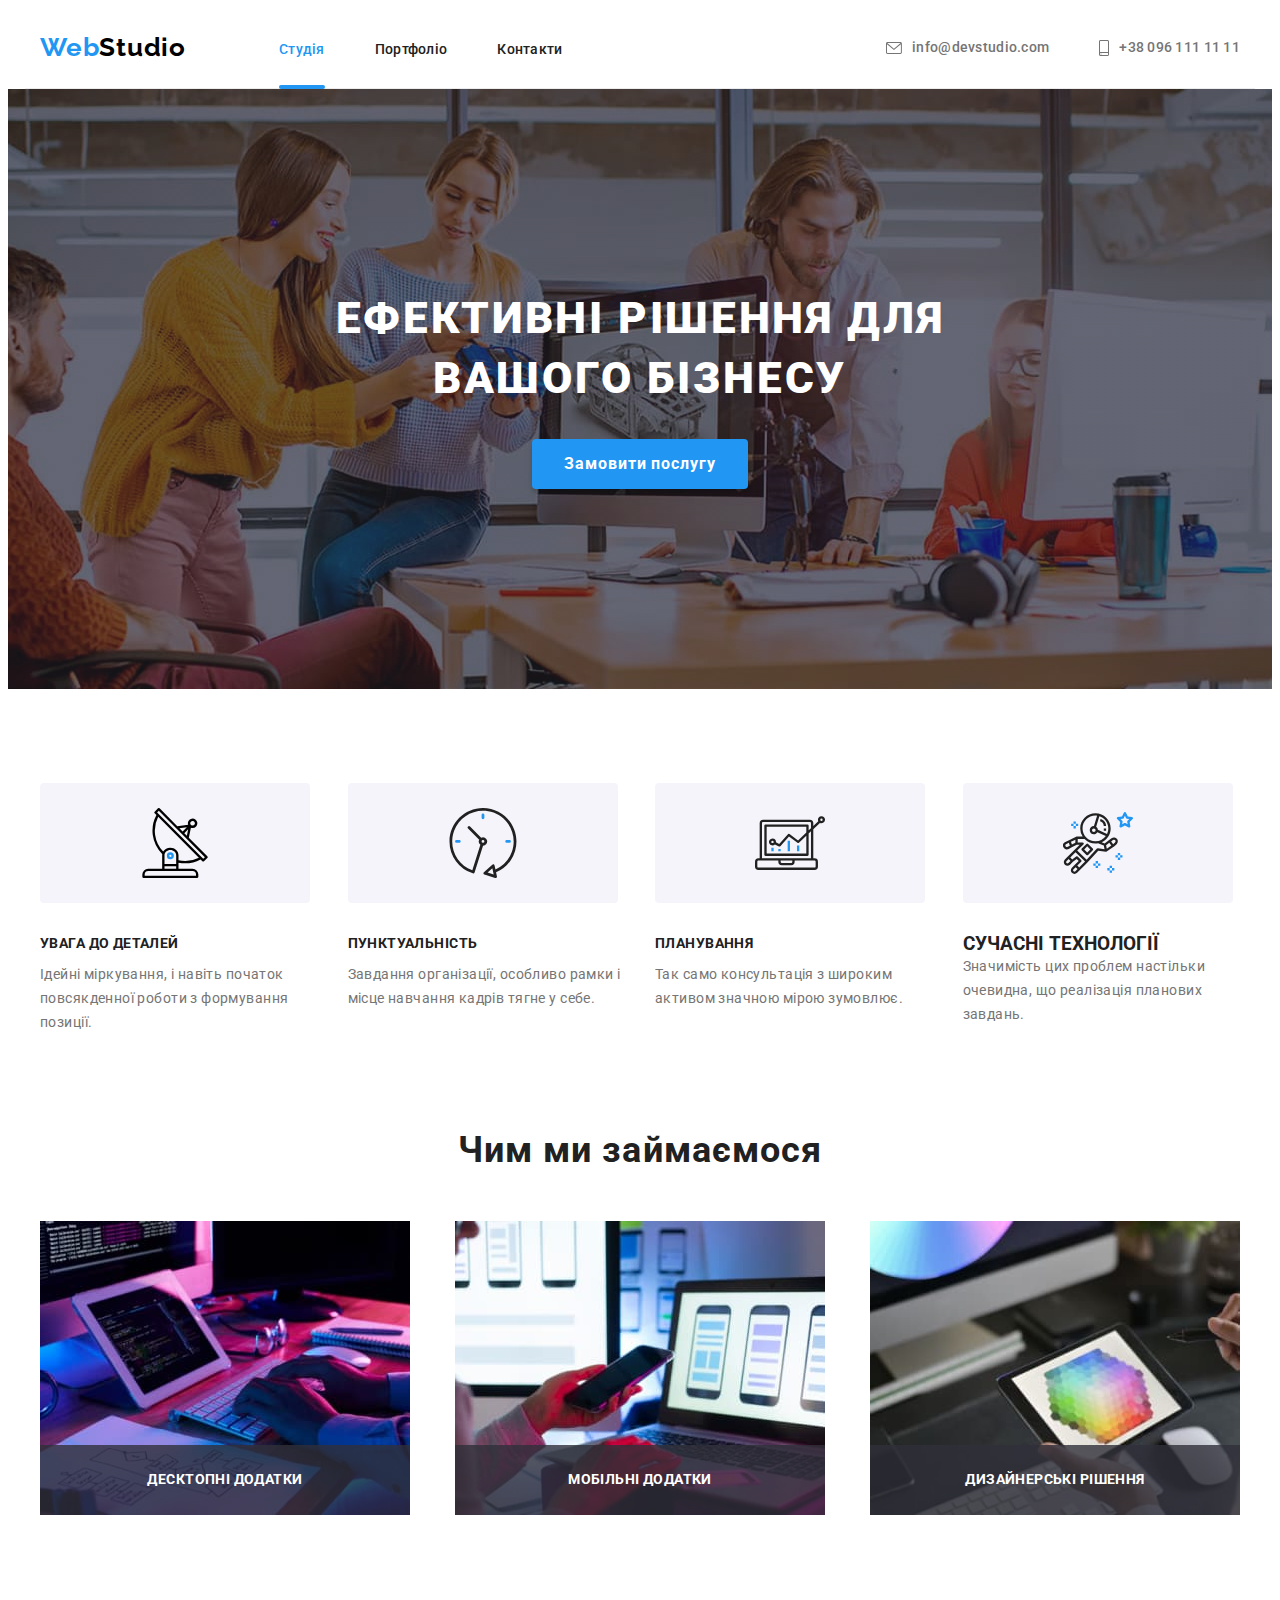
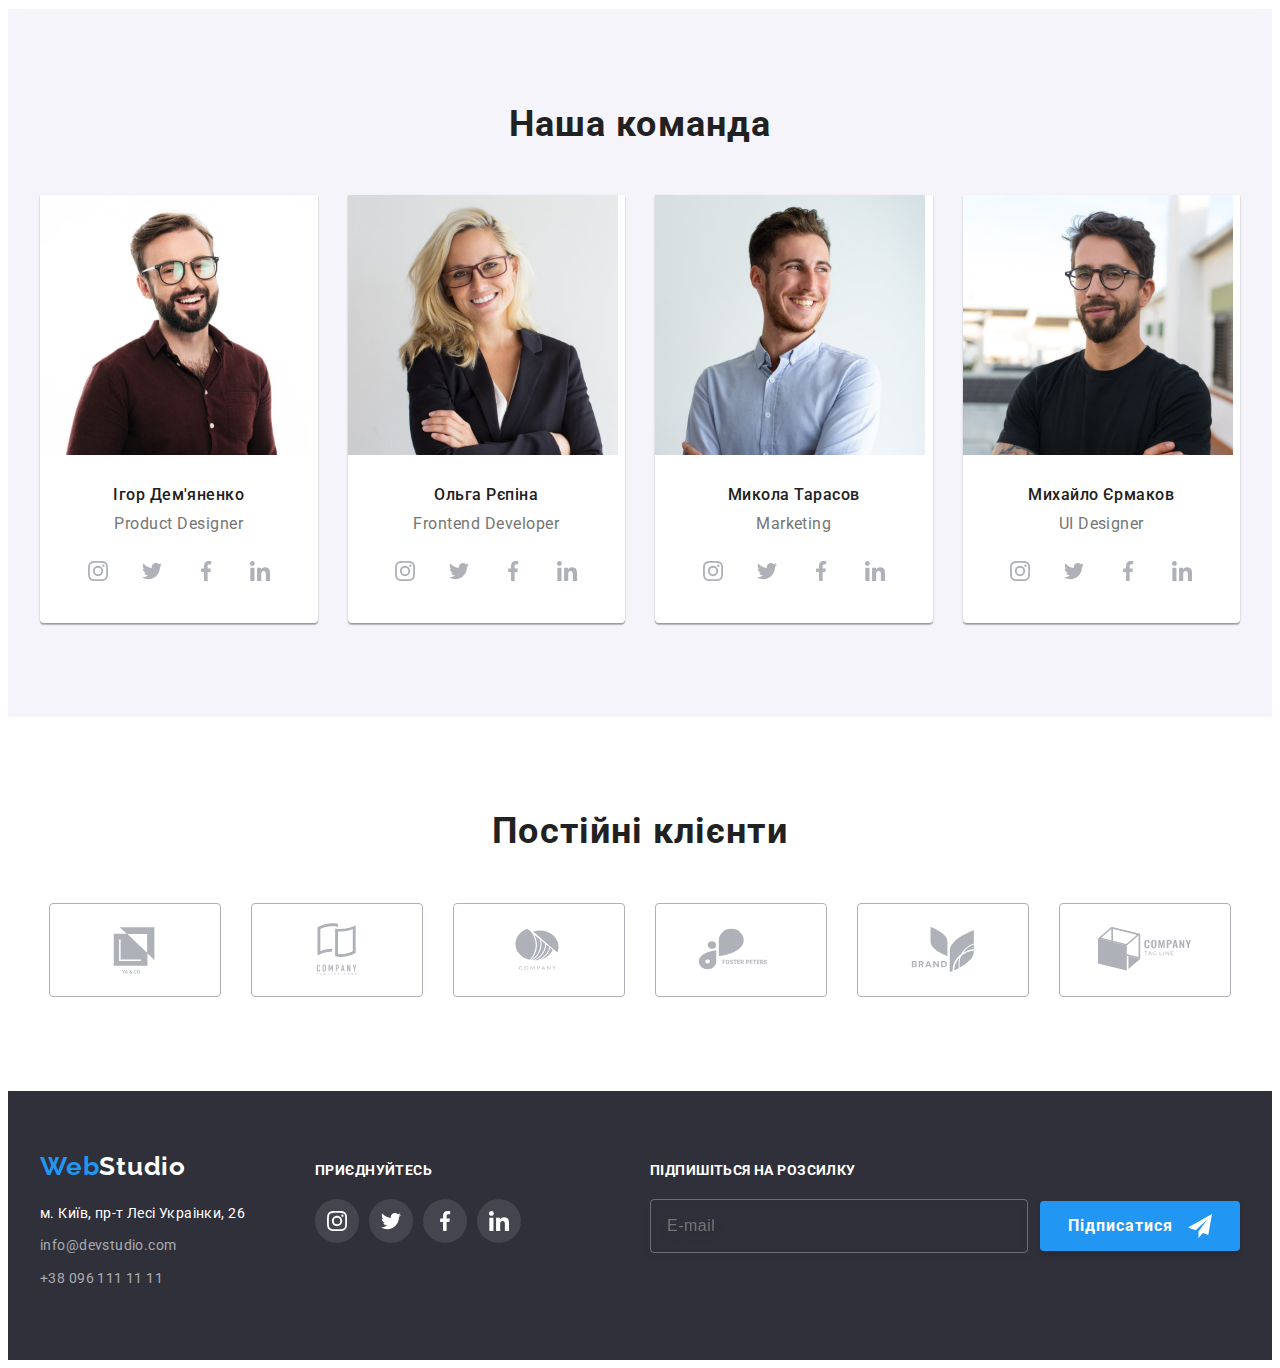
==== commit cba4a578: "hm-07" ====
--- a/index.html
+++ b/index.html
@@ -4,45 +4,58 @@
     <meta charset="UTF-8">
     <meta http-equiv="X-UA-Compatible" content="IE=edge">
     <meta name="viewport" content="width=device-width, initial-scale=1.0">
+
     <title>WebStudio</title>
-    <!-- fonts -->
+
+    <!-- font-family -->
     <link rel="preconnect" href="https://fonts.googleapis.com">
     <link rel="preconnect" href="https://fonts.gstatic.com" crossorigin>
     <link href="https://fonts.googleapis.com/css2?family=Raleway:wght@700&family=Roboto:wght@400;500;700;900&display=swap" rel="stylesheet">
+
     <!-- modern-normalize -->
     <link rel="stylesheet" href="https://cdnjs.cloudflare.com/ajax/libs/modern-normalize/1.1.0/modern-normalize.min.css" integrity="sha512-wpPYUAdjBVSE4KJnH1VR1HeZfpl1ub8YT/NKx4PuQ5NmX2tKuGu6U/JRp5y+Y8XG2tV+wKQpNHVUX03MfMFn9Q==" crossorigin="anonymous" referrerpolicy="no-referrer">
+
     <!-- Custom styles -->
-    <link rel="stylesheet" href="./css/styles.css">
+    <link rel="stylesheet" href="./css/main.min.css">
+
 </head>
 
 <body>
+
+    <!-- Header-block -->
     <header class="header">
-        <div class="header-container container">
-            <a class="logo link" href="./index.html">Web<span class="header-studio">Studio</span></a>
-        <nav class="navigation">
-            <ul class="navigation-list list">
-                <li class="navigation-items">
-                    <a class="navigation-item link current" href="./index.html">Студія</a>
-                </li>
-                <li class="navigation-items">
-                    <a class="navigation-item link" href="./portfolio.html">Портфоліо</a>
-                </li>
-                <li class="navigation-items">
-                    <a class="navigation-item link" href="#">Контакти</a>
+        <div class="header__container">
+
+            <!-- logo-block -->
+            <a class="header__logo" href="./index.html">Web<span class="header-logo__text">Studio</span></a>
+
+            <!-- nav-block -->
+        <nav class="nav">
+            <ul class="nav__list">
+                <li class="nav__item">
+                    <a class="nav__link nav__link--current" href="./index.html">Студія</a>
+                </li>
+                <li class="nav__item">
+                    <a class="nav__link" href="./portfolio.html">Портфоліо</a>
+                </li>
+                <li class="nav__item">
+                    <a class="nav__link" href="#">Контакти</a>
                 </li>
             </ul>
         </nav>
-        <ul class="header-contacts list">
-            <li class="header-list">
-                <a class="header-item link" href="mailto:info@devstudio.com" lang="en">
-                    <svg class="header-icons" width="16" height="12">
+
+            <!-- header-contacts-block -->
+        <ul class="header-contacts__list">
+            <li class="header-contacts__item">
+                <a class="header-contacts__link" href="mailto:info@devstudio.com" lang="en">
+                    <svg class="header-contacts__icon" width="16" height="12" aria-label="іконка конверту">
                       <use href="./images/icons.svg#icon-envelope"></use>
                     </svg>
                     info@devstudio.com</a>
             </li>
-            <li class="header-list">
-                <a class="header-item link" href="tel:+380961111111">
-                    <svg class="header-icons" width="10" height="16">
+            <li class="header-contacts__item">
+                <a class="header-contacts__link" href="tel:+380961111111">
+                    <svg class="header-contacts__icon" width="10" height="16" aria-label="іконка сотового телефону">
                       <use href="./images/icons.svg#icon-smartphone"></use>
                     </svg>
                     +38 096 111 11 11</a>
@@ -50,203 +63,214 @@
         </ul>
         </div>
     </header>
+    <!-- Header-block -->
+
+    <!-- Main-block -->
     <main class="main">
+
+        <!-- hero-block -->
         <section class="hero">
-            <div class="hero-container container">
-                <h1 class="hero-title">Ефективні рішення для вашого бізнесу</h1>
-                <p><button class="hero-button link-hero" data-modal-open type="button">Замовити послугу</button></p>
+            <div class="hero__container">
+                <h1 class="hero__title">Ефективні рішення для вашого бізнесу</h1>
+                <button class="hero__button" data-modal-open type="button">Замовити послугу</button>       
             </div>
         </section>
-        <section class="features section">
+
+        <!-- features-block -->
+        <section class="features">
             <div class="container">
-            <h2 class="features-subject">Особливості</h2>
-            <ul class="features-list list">
-                <li class="features-item">
-                    <div class="features-icons">
-                        <svg class="features-icon" width="70" height="70">
+            <h2 class="visually-hidden">Особливості</h2>
+            <ul class="features__list">
+                <li class="features__item">
+                    <div class="features__icons">
+                        <svg class="features-icon" width="70" height="70" aria-label="іконка супутникової антени">
                             <use href="./images/icons.svg#icon-antenna"></use>
                         </svg>
                     </div>
-                    <h3 class="feature-title">УВАГА ДО ДЕТАЛЕЙ</h3>
-                    <p class="feature-text">Ідейні міркування, і навіть початок повсякденної роботи з формування позиції.</p>
-                </li>
-                <li class="features-item">
-                    <div class="features-icons">
-                        <svg class="features-icon" width="70" height="70">
+                    <h3 class="feature__title">УВАГА ДО ДЕТАЛЕЙ</h3>
+                    <p class="feature__text">Ідейні міркування, і навіть початок повсякденної роботи з формування позиції.</p>
+                </li>
+                <li class="features__item">
+                    <div class="features__icons">
+                        <svg class="features__icon" width="70" height="70" aria-label="іконка годинника">
                             <use href="./images/icons.svg#icon-clock"></use>
                         </svg>
                     </div>
-                    <h3 class="feature-title">ПУНКТУАЛЬНІСТЬ</h3>
-                    <p class="feature-text">Завдання організації, особливо рамки і місце навчання кадрів тягне у себе.</p>
-                </li>
-                <li class="features-item">
-                    <div class="features-icons">
-                        <svg class="features-icon" width="70" height="70">
+                    <h3 class="feature__title">ПУНКТУАЛЬНІСТЬ</h3>
+                    <p class="feature__text">Завдання організації, особливо рамки і місце навчання кадрів тягне у себе.</p>
+                </li>
+                <li class="features__item">
+                    <div class="features__icons">
+                        <svg class="features__icon" width="70" height="70" aria-label="іконка ноутбука">
                             <use href="./images/icons.svg#icon-diagram"></use>
                         </svg>
                     </div>
-                    <h3 class="feature-title">ПЛАНУВАННЯ</h3>
-                    <p class="feature-text">Так само консультація з широким активом значною мірою зумовлює.</p>
-                </li>
-                <li class="features-item">
-                    <div class="features-icons">
-                        <svg class="features-icon" width="70" height="70">
+                    <h3 class="feature__title">ПЛАНУВАННЯ</h3>
+                    <p class="feature__text">Так само консультація з широким активом значною мірою зумовлює.</p>
+                </li>
+                <li class="features__item">
+                    <div class="features__icons">
+                        <svg class="features__icon" width="70" height="70" aria-label="іконка космонафта">
                             <use href="./images/icons.svg#icon-astronaut"></use>
                         </svg>
                     </div>
-                    <h3 class="feature-title">СУЧАСНІ ТЕХНОЛОГІЇ</h3>
-                    <p class="feature-text">Значимість цих проблем настільки очевидна, що реалізація планових завдань.</p>
+                    <h3 class="features__title">СУЧАСНІ ТЕХНОЛОГІЇ</h3>
+                    <p class="feature__text">Значимість цих проблем настільки очевидна, що реалізація планових завдань.</p>
                 </li>
             </ul>
             </div>
         </section>
-        <section class="work section">
+
+        <!-- work-block -->
+        <section class="work">
             <div class="container">
-                <h2 class="work-title">Чим ми займаємося</h2>
-            <ul class="work-list list">
-                <li class="work-items">
-                    <div class="work-overlay">
-                        <p class="work-text">Десктопні додатки</p>
+                <h2 class="work__title">Чим ми займаємося</h2>
+            <ul class="work__list">
+                <li class="work__item">
+                    <div class="work__overlay">
+                        <p class="work__text">Десктопні додатки</p>
                     </div>
                     <img width="370" height="294" src="./images/work-1.jpg" alt="Людина працює за комп'ютером">
                 </li>
-                <li class="work-items">
-                    <div class="work-overlay">
-                        <p class="work-text">Мобільні додатки</p>
+                <li class="work__item">
+                    <div class="work__overlay">
+                        <p class="work__text">Мобільні додатки</p>
                     </div>
                     <img width="370" height="294" src="./images/work-2.jpg" alt="Людина працює за телефоном">
                 </li>                
-                <li class="work-items">
-                    <div class="work-overlay">
-                        <p class="work-text">Дизайнерські рішення</p>
+                <li class="work__item">
+                    <div class="work__overlay">
+                        <p class="work__text">Дизайнерські рішення</p>
                     </div>
                     <img width="370" height="294" src="./images/work-3.jpg" alt="Людина працює за планшетом">
                 </li>
             </ul>
             </div>
         </section>
-        <section class="team section">
+
+        <!-- team-block -->
+        <section class="team">
             <div class="container">
-                <h2 class="team-subject">Наша команда</h2>
-            <ul class="team-list list">
-                <li class="team-items">
-                    <img class="team-img" width="270" height="260" src="./images/portrait-1.jpg" alt="Мужик в окулярах">
-                    <div class="team-subtitle">
-                    <h3 class="team-title">Ігор Дем'яненко</h3>
-                    <p class="team-text">Product Designer</p>
-                    <ul class="socials-list list">
-                        <li class="socials-items"><a class="socials-item link-icons" href="https://www.instagram.com/" target="_blank" rel="noopener noreferrer" aria-label="Instagram.com">
-                            <svg class="socials-icon" width="20" height="20">
+                <h2 class="team__subject">Наша команда</h2>
+            <ul class="team__list">
+                <li class="team__item">
+                    <img width="270" height="260" src="./images/portrait-1.jpg" alt="Мужик в окулярах">
+                    <div class="team__subtitle">
+                    <h3 class="team__title">Ігор Дем'яненко</h3>
+                    <p class="team__text">Product Designer</p>
+                    <ul class="team-socials__list">
+                        <li class="team-socials__item"><a class="team-socials__link" href="https://www.instagram.com/" target="_blank" rel="noopener noreferrer" aria-label="Instagram.com">
+                            <svg class="team-socials__icon" width="20" height="20">
                               <use href="./images/icons.svg#icon-instagram"></use>
                             </svg>
                         </a></li>
-                        <li class="socials-items"><a class="socials-item link-icons" href="https://twitter.com/" target="_blank" rel="noopener noreferrer" aria-label="Twitter.com">
-                            <svg class="socials-icon" width="20" height="20">
+                        <li class="team-socials__item"><a class="team-socials__link" href="https://twitter.com/" target="_blank" rel="noopener noreferrer" aria-label="Twitter.com">
+                            <svg class="team-socials__icon" width="20" height="20">
                               <use href="./images/icons.svg#icon-twitter"></use>
                             </svg>
                         </a></li>
-                        <li class="socials-items"><a class="socials-item link-icons" href="https://www.facebook.com/" target="_blank" rel="noopener noreferrer" aria-label="Facebook.com">
-                            <svg class="socials-icon" width="20" height="20">
+                        <li class="team-socials__item"><a class="team-socials__link" href="https://www.facebook.com/" target="_blank" rel="noopener noreferrer" aria-label="Facebook.com">
+                            <svg class="team-socials__icon" width="20" height="20">
                               <use href="./images/icons.svg#icon-facebook"></use>
                             </svg>
                         </a></li>
-                        <li class="socials-items"><a class="socials-item link-icons" href="https://www.linkedin.com/" target="_blank" rel="noopener noreferren" aria-label="Linkedin.com">
-                            <svg class="socials-icon" width="20" height="20">
+                        <li class="team-socials__item"><a class="team-socials__link" href="https://www.linkedin.com/" target="_blank" rel="noopener noreferren" aria-label="Linkedin.com">
+                            <svg class="team-socials__icon" width="20" height="20">
                               <use href="./images/icons.svg#icon-linkedin"></use>
                             </svg>
                         </a></li>
                     </ul>
                     </div> 
                 </li>
-                <li class="team-items">
-                    <img class="team-img" width="270" height="260" src="./images/portrait-2.jpg" alt="Жінка в окулярах">
-                    <div class="team-subtitle">
-                    <h3 class="team-title">Ольга Рєпіна</h3>
-                    <p class="team-text">Frontend Developer</p>
-                    <ul class="socials-list list">
-                        <li class="socials-items"><a class="socials-item link-icons" href="https://www.instagram.com/" target="_blank"
+                <li class="team__item">
+                    <img width="270" height="260" src="./images/portrait-2.jpg" alt="Жінка в окулярах">
+                    <div class="team__subtitle">
+                    <h3 class="team__title">Ольга Рєпіна</h3>
+                    <p class="team__text">Frontend Developer</p>
+                    <ul class="team-socials__list">
+                        <li class="team-socials__item"><a class="team-socials__link" href="https://www.instagram.com/" target="_blank"
                                 rel="noopener noreferrer" aria-label="Instagram.com">
-                                <svg class="socials-icon" width="20" height="20">
+                                <svg class="team-socials__icon" width="20" height="20">
                                     <use href="./images/icons.svg#icon-instagram"></use>
                                 </svg>
                             </a></li>
-                        <li class="socials-items"><a class="socials-item link-icons" href="https://twitter.com/" target="_blank"
+                        <li class="team-socials__item"><a class="team-socials__link" href="https://twitter.com/" target="_blank"
                                 rel="noopener noreferrer" aria-label="Twitter.com">
-                                <svg class="socials-icon" width="20" height="20">
+                                <svg class="team-socials__icon" width="20" height="20">
                                     <use href="./images/icons.svg#icon-twitter"></use>
                                 </svg>
                             </a></li>
-                        <li class="socials-items"><a class="socials-item link-icons" href="https://www.facebook.com/" target="_blank"
+                        <li class="team-socials__item"><a class="team-socials__link" href="https://www.facebook.com/" target="_blank"
                                 rel="noopener noreferrer" aria-label="Facebook.com">
-                                <svg class="socials-icon" width="20" height="20">
+                                <svg class="team-socials__icon" width="20" height="20">
                                     <use href="./images/icons.svg#icon-facebook"></use>
                                 </svg>
                             </a></li>
-                        <li class="socials-items"><a class="socials-item link-icons" href="https://www.linkedin.com/" target="_blank"
+                        <li class="team-socials__item"><a class="team-socials__link" href="https://www.linkedin.com/" target="_blank"
                                 rel="noopener noreferren" aria-label="Linkedin.com">
-                                <svg class="socials-icon" width="20" height="20">
+                                <svg class="team-socials__icon" width="20" height="20">
                                     <use href="./images/icons.svg#icon-linkedin"></use>
                                 </svg>
                             </a></li>
                     </ul>
                     </div>
                 </li>
-                <li class="team-items">
-                    <img class="team-img" width="270" height="260" src="./images/portrait-3.jpg" alt="Мужик">
-                    <div class="team-subtitle">
-                    <h3 class="team-title">Микола Тарасов</h3>
-                    <p class="team-text">Marketing</p>
-                    <ul class="socials-list list">
-                        <li class="socials-items"><a class="socials-item link-icons" href="https://www.instagram.com/" target="_blank"
+                <li class="team__item">
+                    <img width="270" height="260" src="./images/portrait-3.jpg" alt="Мужик">
+                    <div class="team__subtitle">
+                    <h3 class="team__title">Микола Тарасов</h3>
+                    <p class="team__text">Marketing</p>
+                    <ul class="team-socials__list">
+                        <li class="team-socials__item"><a class="team-socials__link" href="https://www.instagram.com/" target="_blank"
                                 rel="noopener noreferrer" aria-label="Instagram.com">
-                                <svg class="socials-icon" width="20" height="20">
+                                <svg class="team-socials__icon" width="20" height="20">
                                     <use href="./images/icons.svg#icon-instagram"></use>
                                 </svg>
                             </a></li>
-                        <li class="socials-items"><a class="socials-item link-icons" href="https://twitter.com/" target="_blank"
+                        <li class="team-socials__item"><a class="team-socials__link" href="https://twitter.com/" target="_blank"
                                 rel="noopener noreferrer" aria-label="Twitter.com">
-                                <svg class="socials-icon" width="20" height="20">
+                                <svg class="team-socials__icon" width="20" height="20">
                                     <use href="./images/icons.svg#icon-twitter"></use>
                                 </svg>
                             </a></li>
-                        <li class="socials-items"><a class="socials-item link-icons" href="https://www.facebook.com/" target="_blank"
+                        <li class="team-socials__item"><a class="team-socials__link" href="https://www.facebook.com/" target="_blank"
                                 rel="noopener noreferrer" aria-label="Facebook.com">
-                                <svg class="socials-icon" width="20" height="20">
+                                <svg class="team-socials__icon" width="20" height="20">
                                     <use href="./images/icons.svg#icon-facebook"></use>
                                 </svg>
                             </a></li>
-                        <li class="socials-items"><a class="socials-item link-icons" href="https://www.linkedin.com/" target="_blank"
+                        <li class="team-socials__item"><a class="team-socials__link" href="https://www.linkedin.com/" target="_blank"
                                 rel="noopener noreferren" aria-label="Linkedin.com">
-                                <svg class="socials-icon" width="20" height="20">
+                                <svg class="team-socials__icon" width="20" height="20">
                                     <use href="./images/icons.svg#icon-linkedin"></use>
                                 </svg>
                             </a></li>
                     </ul>
                     </div> 
                 </li>
-                <li class="team-items">
-                    <img class="team-img" width="270" height="260" src="./images/portrait-4.jpg" alt="Мужик в окулярах">
-                    <div class="team-subtitle">
-                    <h3 class="team-title">Михайло Єрмаков</h3>
-                    <p class="team-text">UI Designer</p>
-                    <ul class="socials-list list">
-                        <li class="socials-items"><a class="socials-item link-icons" href="https://www.instagram.com/" target="_blank" rel="noopener noreferrer" aria-label="Instagram.com">
-                            <svg class="socials-icon" width="20" height="20">
+                <li class="team__item">
+                    <img width="270" height="260" src="./images/portrait-4.jpg" alt="Мужик в окулярах">
+                    <div class="team__subtitle">
+                    <h3 class="team__title">Михайло Єрмаков</h3>
+                    <p class="team__text">UI Designer</p>
+                    <ul class="team-socials__list">
+                        <li class="team-socials__item"><a class="team-socials__link" href="https://www.instagram.com/" target="_blank" rel="noopener noreferrer" aria-label="Instagram.com">
+                            <svg class="team-socials__icon" width="20" height="20">
                               <use href="./images/icons.svg#icon-instagram"></use>
                             </svg>
                         </a></li>
-                        <li class="socials-items"><a class="socials-item link-icons" href="https://twitter.com/" target="_blank" rel="noopener noreferrer" aria-label="Twitter.com">
-                            <svg class="socials-icon" width="20" height="20">
+                        <li class="socials-items"><a class="team-socials__link" href="https://twitter.com/" target="_blank" rel="noopener noreferrer" aria-label="Twitter.com">
+                            <svg class="team-socials__icon" width="20" height="20">
                               <use href="./images/icons.svg#icon-twitter"></use>
                             </svg>
                         </a></li>
-                        <li class="socials-items"><a class="socials-item link-icons" href="https://www.facebook.com/" target="_blank" rel="noopener noreferrer" aria-label="Facebook.com">
-                            <svg class="socials-icon" width="20" height="20">
+                        <li class="socials-items"><a class="team-socials__link" href="https://www.facebook.com/" target="_blank" rel="noopener noreferrer" aria-label="Facebook.com">
+                            <svg class="team-socials__icon" width="20" height="20">
                               <use href="./images/icons.svg#icon-facebook"></use>
                             </svg>
                         </a></li>
-                        <li class="socials-items"><a class="socials-item link-icons" href="https://www.linkedin.com/" target="_blank" rel="noopener noreferren" aria-label="Linkedin.com">
-                            <svg class="socials-icon" width="20" height="20">
+                        <li class="socials-items"><a class="team-socials__link" href="https://www.linkedin.com/" target="_blank" rel="noopener noreferren" aria-label="Linkedin.com">
+                            <svg class="team-socials__icon" width="20" height="20">
                               <use href="./images/icons.svg#icon-linkedin"></use>
                             </svg>
                         </a></li>
@@ -256,37 +280,39 @@
             </ul>
             </div>
         </section>
-        <section class="clients section">
+
+        <!-- clients-block -->
+        <section class="clients">
             <div class="container">
-                <h2 class="clients-title">Постійні клієнти</h2>
-                <ul class="clients-list">
-                    <li class="clients-items list"><a class="clients-item clients-hover" href="#">
-                        <svg class="clients-icon" width="106" height="60">
+                <h2 class="clients__title">Постійні клієнти</h2>
+                <ul class="clients__list">
+                    <li class="clients__item"><a class="clients__link" href="#">
+                        <svg class="clients__icon" width="106" height="60" aria-label="іконка компанії">
                           <use href="./images/icons.svg#icon-brand-1"></use>
                         </svg>
                     </a></li>
-                    <li class="clients-items list"><a class="clients-item clients-hover" href="#">
-                        <svg class="clients-icon" width="106" height="60">
+                    <li class="clients__item"><a class="clients__link" href="#">
+                        <svg class="clients__icon" width="106" height="60" aria-label="іконка компанії">
                             <use href="./images/icons.svg#icon-brand-2"></use>
                         </svg>
                     </a></li>
-                    <li class="clients-items list"><a class="clients-item clients-hover" href="#">
-                        <svg class="clients-icon" width="106" height="60">
+                    <li class="clients__item"><a class="clients__link" href="#">
+                        <svg class="clients__icon" width="106" height="60" aria-label="іконка компанії">
                             <use href="./images/icons.svg#icon-brand-3"></use>
                         </svg>
                     </a></li>
-                    <li class="clients-items list"><a class="clients-item clients-hover" href="#">
-                        <svg class="clients-icon" width="106" height="60">
+                    <li class="clients__item"><a class="clients__link" href="#">
+                        <svg class="clients__icon" width="106" height="60" aria-label="іконка компанії">
                             <use href="./images/icons.svg#icon-brand-4"></use>
                         </svg>
                     </a></li>
-                    <li class="clients-items list"><a class="clients-item clients-hover" href="#">
-                        <svg class="clients-icon" width="106" height="60">
+                    <li class="clients__item"><a class="clients__link" href="#">
+                        <svg class="clients__icon" width="106" height="60" aria-label="іконка компанії">
                             <use href="./images/icons.svg#icon-brand-5"></use>
                         </svg>
                     </a></li>
-                    <li class="clients-items list"><a class="clients-item clients-hover" href="#">
-                        <svg class="clients-icon" width="106" height="60">
+                    <li class="clients__item"><a class="clients__link" href="#">
+                        <svg class="clients__icon" width="106" height="60" aria-label="іконка компанії">
                             <use href="./images/icons.svg#icon-brand-6"></use>
                         </svg>
                     </a></li>
@@ -294,64 +320,73 @@
             </div>
         </section>
     </main>
+    <!-- Main-block -->
+
+    <!-- Footer-block -->
         <footer class="footer">
-            <div class="container flex-contacts">
-                <div class="footer-flex">
-                <a class="footer-logo link" href="./index.html">Web<span class="footer-studio">Studio</span></a>
-            <address class="footer-address">
-                <ul class="address-list list">
-                    <li class="address-items">
-                        <a class="address-map link" href="https://goo.gl/maps/dWLPEDBoEyj8uYDj6" target="_blank" rel="noopener noreferrer nofollow">м. Київ, пр-т Лесі Украінки, 26</a>
+            <div class="footer-container container">
+                <div class="footer__flex">
+
+                    <!-- footer-logo -->
+                <a class="footer__logo" href="./index.html">Web<span class="footer-logo__text">Studio</span></a>
+                
+                <!-- footer-contacts -->
+            <address class="address">
+                <ul class="address__list">
+                    <li class="address__item">
+                        <a class="address-map__link" href="https://goo.gl/maps/dWLPEDBoEyj8uYDj6" target="_blank" rel="noopener noreferrer nofollow">м. Київ, пр-т Лесі Украінки, 26</a>
                     </li>
-                    <li class="address-items">
-                        <a class="address-contacts link" href="mailto:info@devstudio.com" lang="en">info@devstudio.com</a>
+                    <li class="address__item">
+                        <a class="address-contacts__link" href="mailto:info@devstudio.com" lang="en">info@devstudio.com</a>
                     </li>
-                    <li class="address-items">
-                        <a class="address-contacts link" href="tel:+380961111111">+38 096 111 11 11</a>
+                    <li class="address__item">
+                        <a class="address-contacts__link" href="tel:+380961111111">+38 096 111 11 11</a>
                     </li>
                 </ul>
             </address>
                 </div>
-            <div class="flex-social">
-            <section class="address-icons">
-                <h2 class="address-title">приєднуйтесь</h2>
-                <ul class="address-box">
-                    <li class="socials-items list"><a class="socials-items link-icons" href="https://www.instagram.com/" target="_blank"
+
+                <!-- footer-socials -->
+            <section class="footer-socials">
+                <h2 class="footer-socials__title">приєднуйтесь</h2>
+                <ul class="footer-socials__list">
+                    <li class="footer-socials__item"><a class="footer-socials__link" href="https://www.instagram.com/" target="_blank"
                             rel="noopener noreferrer" aria-label="Instagram.com">
-                            <svg class="footer-items" width="20" height="20">
+                            <svg class="footer-socials__icon" width="20" height="20">
                                 <use href="./images/icons.svg#icon-instagram"></use>
                             </svg>
                         </a></li>
-                    <li class="socials-items list"><a class="socials-items link-icons" href="https://twitter.com/" target="_blank"
+                    <li class="footer-socials__item"><a class="footer-socials__link" href="https://twitter.com/" target="_blank"
                             rel="noopener noreferrer" aria-label="Twitter.com">
-                            <svg class="footer-items" width="20" height="20">
+                            <svg class="footer-socials__icon" width="20" height="20">
                                 <use href="./images/icons.svg#icon-twitter"></use>
                             </svg>
                         </a></li>
-                    <li class="socials-items list"><a class="socials-items link-icons" href="https://www.facebook.com/" target="_blank"
+                    <li class="footer-socials__item"><a class="footer-socials__link" href="https://www.facebook.com/" target="_blank"
                             rel="noopener noreferrer" aria-label="Facebook.com">
-                            <svg class="footer-items" width="20" height="20">
+                            <svg class="footer-socials__icon" width="20" height="20">
                                 <use href="./images/icons.svg#icon-facebook"></use>
                             </svg>
                         </a></li>
-                    <li class="socials-items list"><a class="socials-items link-icons" href="https://www.linkedin.com/" target="_blank"
+                    <li class="footer-socials__item"><a class="footer-socials__link" href="https://www.linkedin.com/" target="_blank"
                             rel="noopener noreferren" aria-label="Linkedin.com">
-                            <svg class="footer-items" width="20" height="20">
+                            <svg class="footer-socials__icon" width="20" height="20">
                                 <use href="./images/icons.svg#icon-linkedin"></use>
                             </svg>
                         </a></li>
                 </ul>
             </section>
-            </div>
-            <div class="box-form">
+
+            <!-- footer-form -->
+            <div class="footer-form">
                 <form name="footer_form" autocomplete="on">
-                    <p class="form_text">Підпишіться на розсилку</p>
-                    <div class="box-footer">
-                    <label class="footer-email">
-                        <input class="footer-input" type="email" id="e-mail_footer" name="E-mail" placeholder="E-mail">
+                    <h2 class="footer-form__title">Підпишіться на розсилку</h2>
+                    <div class="footer-form__box">
+                    <label class="footer-form__email">
+                        <input class="footer-form__input" type="email" id="e-mail_footer" name="E-mail" placeholder="E-mail">
                     </label>
-                    <button type="submit" class="form-sub link-hero">Підписатися
-                        <svg class="footer-icn" width="24" height="24">
+                    <button type="submit" class="footer-form__btn">Підписатися
+                        <svg class="footer-form__icon" width="24" height="24">
                             <use href="./images/icons.svg#icon-follow"></use>
                           </svg>
                     </button>
@@ -360,48 +395,52 @@
             </div>
             </div>
         </footer>
-
-        <!-- Modal window -->
-
+        <!-- Footer-block -->
+
+        <!-- Modal-window -->
         <div class="backdrop is-hidden" data-modal>
             <div class="modal">
-                <button class="button-modal" data-modal-close>
-                    <svg class="modal-icon" width="18" height="18">
+                <h2 class="modal__text">Залиште свої дані, ми вам передзвонимо</h2>
+                <button class="modal__btn" data-modal-close>
+                    <svg class="modal__icon" width="18" height="18">
                       <use href="./images/icons.svg#icon-close"></use>
                     </svg>
                 </button>
-                <strong class="modal-text">Залиште свої дані, ми вам передзвонимо</strong>
-                <form class="form-modal" name="form-modal">
-                    <div class="group-form" role="group">
-                        <div class="group-box">
-                            <label class="modal-label" for="user_name">Ім'я</label>
-                            <input class="modal-input" type="text" id="user_name" name="user_name">
-                            <svg class="form-icon" width="18" height="18">
+
+                <!-- modal-form -->
+                <form class="modal-form" name="form-modal">
+                    <div class="modal-form__group" role="group">
+                        <div class="modal-form__position">
+                            <label class="modal-form__label" for="user_name">Ім'я</label>
+                            <input class="modal-form__input" type="text" id="user_name" name="user_name">
+                            <svg class="modal-form__icon" width="18" height="18">
                               <use href="./images/icons.svg#icon-user"></use>
                             </svg>
                         </div>
-                        <div class="group-box">
-                            <label class="modal-label" for="user_phone">Телефон</label>
-                            <input class="modal-input" type="tel" id="user_phone" name="user_phone">
-                            <svg class="form-icon" width="18" height="18">
+                        <div class="modal-form__position">
+                            <label class="modal-form__label" for="user_phone">Телефон</label>
+                            <input class="modal-form__input" type="tel" id="user_phone" name="user_phone">
+                            <svg class="modal-form__icon" width="18" height="18">
                               <use href="./images/icons.svg#icon-phone"></use>
                             </svg>
                         </div>
-                        <div class="group-box">
-                            <label class="modal-label" for="user_email">Пошта</label>
-                            <input class="modal-input" type="email" id="user_email" name="user_email">
-                            <svg class="form-icon" width="18" height="18">
+                        <div class="modal-form__position">
+                            <label class="modal-form__label" for="user_email">Пошта</label>
+                            <input class="modal-form__input" type="email" id="user_email" name="user_email">
+                            <svg class="modal-form__icon" width="18" height="18">
                               <use href="./images/icons.svg#icon-email"></use>
                             </svg>
                         </div>
-                        <label class="modal-label" for="user_message">Коментар</label>
-                        <textarea class="modal-textarea" name="user_message" id="user_message" rows="6" placeholder="Введіть текст"></textarea>
-                    </div>
-                    <div class="box-agreement" role="group">
-                        <input class="modal-checkbox" type="checkbox" id="user_agreement" name="modal-checkbox">
-                        <label class="checkbox-text" for="user_agreement">Погоджуюся з розсилкою та приймаю <a class="text-agreement" href="#">Умови договору</a></label>
-                    </div>
-                    <button class="form-button link-hero" type="submit">Відправити</button>
+                        <label class="modal-form__label" for="user_message">Коментар</label>
+                        <textarea class="modal-form__textarea" name="user_message" id="user_message" rows="6" placeholder="Введіть текст"></textarea>
+                    </div>
+
+                    <!-- form-agreement -->
+                    <div class="modal-form__agreement" role="group">
+                        <input class="modal-form__checkbox" type="checkbox" id="user_agreement" name="modal-checkbox">
+                        <label class="modal-agreement__label" for="user_agreement">Погоджуюся з розсилкою та приймаю <a class="modal-agreement__text" href="#">Умови договору</a></label>
+                    </div>
+                    <button class="modal-form__btn" type="submit">Відправити</button>
                 </form>
             </div>
         </div>
--- a/css/main.min.css
+++ b/css/main.min.css
@@ -0,0 +1 @@
+:root{--primary--color: #757575;--secondary--color: #212121;--hover--color: #2196F3;--button--color: #212121;--logo--color: #2196F3;--header--studio: #000000;--footer-studio: #FFFFFF;--hero--title: #FFFFFF;--hero--btn: #FFFFFF;--background--button--hero: #2196F3;--shadow--hero--button: 0px 4px 4px rgba(0, 0, 0, 0.15);--box--shadow: 0px 1px 1px rgba(0, 0, 0, 0.12), 0px 4px 4px rgba(0, 0, 0, 0.06), 1px 4px 6px rgba(0, 0, 0, 0.16);--team--shadow: 0px 1px 3px rgba(0, 0, 0, 0.12), 0px 1px 1px rgba(0, 0, 0, 0.14), 0px 2px 1px rgba(0, 0, 0, 0.2);--portfolio--btn--shadow: 0px 3px 1px rgba(0, 0, 0, 0.1), 0px 1px 2px rgba(0, 0, 0, 0.08), 0px 2px 2px rgba(0, 0, 0, 0.12);--bgr--hover--hero: #188CE8;--color--hover-hero: #FFFFFF;--color--icons: #AFB1B8;--header--contacts: #757575;--footer--contacts: rgba(255, 255, 255, 0.6);--background--color: #FFFFFF;--background--header: #FFFFFF;--background--hero: #2F303A;--background--work: #FFFFFF;--background--team: #F5F4FA;--background--footer: #2F303A;--background--portfolio: #FFFFFF;--bgr--button: #2196F3;--bgr--button-portfolio: #F5F4FA;--color--button--portfolio: #FFFFFF;--border: #EEEEEE;--header--border: #ECECEC;--card--set--gap: 30px;--primary--font: "Roboto", sans-serif;--secondary--font: "Raleway", sans-serif;--work--overlay: rgba(47, 48, 58, 0.8);--footer--btn: 0px 4px 4px rgba(0, 0, 0, 0.15);--card--overlay: rgba(33, 150, 243, 0.9)}.visually-hidden{position:absolute;white-space:nowrap;width:1px;height:1px;overflow:hidden;border:0;padding:0;clip:rect(0 0 0 0);-webkit-clip-path:inset(50%);clip-path:inset(50%);margin:-1px}body{font-family:var(--primary--font),sans-serif;background:var(--background--color);color:var(--primary--color)}h1,h2,h3,h4,h5,h6,p{margin:0}img{display:block;max-width:100%;height:auto}ul{list-style:none;margin:0;padding:0}a{text-decoration:none}.container{width:1200px;padding-right:15px;padding-left:15px;margin-left:auto;margin-right:auto}.header{border-bottom:1px solid var(--header--border);width:1200px;padding-right:15px;padding-left:15px;margin-left:auto;margin-right:auto}.header__container{display:-webkit-box;display:-ms-flexbox;display:flex;-webkit-box-align:center;-ms-flex-align:center;align-items:center}.header__logo{padding-top:24px;padding-bottom:25px;margin-right:93px;font-family:var(--secondary--font);font-weight:700;font-size:26px;line-height:1.19;letter-spacing:.03em;color:var(--logo--color)}.header__logo:hover,.header__logo:focus{color:var(--hover--color)}.header-logo__text{font-family:var(--secondary--font);font-weight:700;font-size:26px;line-height:1.19;letter-spacing:.03em;color:var(--header--studio)}.nav{margin-right:auto}.nav__list{display:-webkit-box;display:-ms-flexbox;display:flex;-webkit-box-align:center;-ms-flex-align:center;align-items:center}.nav__item{margin-right:50px}.nav__item:last-child{margin-right:0}.nav__link{position:relative;padding-top:32px;padding-bottom:32px;font-weight:500;font-size:14px;line-height:1.14;letter-spacing:.02em;color:var(--secondary--color);-webkit-transition:color 250ms cubic-bezier(0.4, 0, 0.2, 1);transition:color 250ms cubic-bezier(0.4, 0, 0.2, 1)}.nav__link:hover,.nav__link:focus{color:var(--hover--color)}.nav__link--current{color:var(--hover--color)}.nav__link--current::after{display:block;position:absolute;left:0;bottom:0;content:"";width:100%;height:4px;background:var(--background--button--hero);border-radius:2px}.header-contacts__list{display:-webkit-box;display:-ms-flexbox;display:flex;-webkit-box-pack:center;-ms-flex-pack:center;justify-content:center;-webkit-box-align:center;-ms-flex-align:center;align-items:center}.header-contacts__item{margin-right:50px}.header-contacts__item:last-child{margin-right:0}.header-contacts__link{display:-webkit-box;display:-ms-flexbox;display:flex;-webkit-box-pack:center;-ms-flex-pack:center;justify-content:center;-webkit-box-align:center;-ms-flex-align:center;align-items:center;padding-top:32px;padding-bottom:32px;font-weight:500;font-size:14px;line-height:1.14;letter-spacing:.02em;color:var(--header--contacts);-webkit-transition:color 250ms cubic-bezier(0.4, 0, 0.2, 1);transition:color 250ms cubic-bezier(0.4, 0, 0.2, 1)}.header-contacts__link:hover,.header-contacts__link:focus{color:var(--hover--color)}.header-contacts__icon{margin-right:10px;fill:currentColor}.hero{padding-top:200px;padding-bottom:200px;background:var(--background--hero);max-width:1600px;margin-left:auto;margin-right:auto;background-image:-webkit-gradient(linear, left top, left bottom, from(rgba(47, 48, 58, 0.4)), to(rgba(47, 48, 58, 0.4))),url(../images/hero.jpg);background-image:linear-gradient(rgba(47, 48, 58, 0.4), rgba(47, 48, 58, 0.4)),url(../images/hero.jpg);background-position:center;background-size:cover;background-repeat:no-repeat}.hero__container{text-align:center}.hero__title{display:inline-block;width:696px;margin-bottom:30px;font-weight:900;font-size:44px;line-height:1.36;text-align:center;letter-spacing:.06em;text-transform:uppercase;color:var(--hero--title);-webkit-transition:color 250ms cubic-bezier(0.4, 0, 0.2, 1);transition:color 250ms cubic-bezier(0.4, 0, 0.2, 1)}.hero__button{min-width:216px;min-height:50px;padding:10px 32px;font-family:inherit;font-weight:700;font-size:16px;line-height:1.88;display:-webkit-box;display:-ms-flexbox;display:flex;margin:auto;-webkit-box-align:center;-ms-flex-align:center;align-items:center;text-align:center;letter-spacing:.06em;color:var(--hero--btn);cursor:pointer;background:var(--background--button--hero);-webkit-box-shadow:var(--shadow--hero--button);box-shadow:var(--shadow--hero--button);border-radius:4px;border:none;-webkit-transition:background-color 250ms cubic-bezier(0.4, 0, 0.2, 1),-webkit-box-shadow 250ms cubic-bezier(0.4, 0, 0.2, 1);transition:background-color 250ms cubic-bezier(0.4, 0, 0.2, 1),-webkit-box-shadow 250ms cubic-bezier(0.4, 0, 0.2, 1);transition:box-shadow 250ms cubic-bezier(0.4, 0, 0.2, 1),background-color 250ms cubic-bezier(0.4, 0, 0.2, 1);transition:box-shadow 250ms cubic-bezier(0.4, 0, 0.2, 1),background-color 250ms cubic-bezier(0.4, 0, 0.2, 1),-webkit-box-shadow 250ms cubic-bezier(0.4, 0, 0.2, 1)}.hero__button:hover,.hero__button:focus{background-color:var(--bgr--hover--hero);color:var(--color--hover-hero)}.features{padding-top:94px;padding-bottom:0}.features__list{display:-webkit-box;display:-ms-flexbox;display:flex}.features__item{-ms-flex-preferred-size:calc((100% - 90px)/4);flex-basis:calc((100% - 90px)/4);margin-right:30px;color:var(--secondary--color)}.features__item:last-child{margin-right:0}.features__icons{display:-webkit-box;display:-ms-flexbox;display:flex;-webkit-box-pack:center;-ms-flex-pack:center;justify-content:center;-webkit-box-align:center;-ms-flex-align:center;align-items:center;width:270px;height:120px;margin-bottom:30px;background:var(--background--team);border-radius:4px}.features__icon{fill:currentColor}.feature__title{margin-bottom:10px;font-size:14px;line-height:1.43;letter-spacing:.03em;text-transform:uppercase;color:var(--secondary--color)}.feature__text{font-size:14px;line-height:1.71;letter-spacing:.03em;color:var(--primary--color)}.work{padding-top:94px;padding-bottom:94px}.work__title{margin-bottom:50px;font-size:36px;line-height:1.17;text-align:center;letter-spacing:.03em;color:var(--secondary--color)}.work__list{display:-webkit-box;display:-ms-flexbox;display:flex;-webkit-box-pack:justify;-ms-flex-pack:justify;justify-content:space-between}.work__item{margin-right:30px;position:relative}.work__item:last-child{margin-right:0}.work__overlay{position:absolute;bottom:0;width:100%;min-height:70px;background:var(--work--overlay)}.work__text{font-weight:700;font-size:14px;line-height:1.14;text-align:center;letter-spacing:.03em;text-transform:uppercase;color:var(--background--work);padding-top:27px;padding-bottom:27px}.team{background:var(--background--team);padding-top:94px;padding-bottom:94px}.team__subject{margin-bottom:50px;font-size:36px;line-height:1.17;text-align:center;letter-spacing:.03em;color:var(--secondary--color)}.team__list{display:-webkit-box;display:-ms-flexbox;display:flex}.team__item{-ms-flex-preferred-size:calc((100% - 90px)/4);flex-basis:calc((100% - 90px)/4);margin-right:30px;background:var(--background--color);-webkit-box-shadow:var(--team--shadow);box-shadow:var(--team--shadow);border-radius:0px 0px 4px 4px}.team__item:last-child{margin-right:0}.team__subtitle{padding-top:30px;padding-bottom:30px}.team__title{margin-bottom:10px;font-weight:500;font-size:16px;line-height:1.19;text-align:center;letter-spacing:.03em;color:var(--secondary--color)}.team__text{font-size:16px;line-height:1.19;text-align:center;letter-spacing:.03em;color:var(--primary--color);margin-bottom:16px}.team-socials__list{display:-webkit-box;display:-ms-flexbox;display:flex;-webkit-box-pack:center;-ms-flex-pack:center;justify-content:center;-webkit-box-align:center;-ms-flex-align:center;align-items:center;gap:10px}.team-socials__link{display:-webkit-box;display:-ms-flexbox;display:flex;-webkit-box-pack:center;-ms-flex-pack:center;justify-content:center;-webkit-box-align:center;-ms-flex-align:center;align-items:center;width:44px;height:44px;border-radius:50%;background-color:var(--background--color);color:var(--color--icons);-webkit-transition:color 250ms cubic-bezier(0.4, 0, 0.2, 1),background-color 250ms cubic-bezier(0.4, 0, 0.2, 1);transition:color 250ms cubic-bezier(0.4, 0, 0.2, 1),background-color 250ms cubic-bezier(0.4, 0, 0.2, 1)}.team-socials__link:hover,.team-socials__link:focus{background-color:var(--bgr--button);color:var(--color--hover-hero)}.team-socials__icon{fill:currentColor}.clients{padding-top:94px;padding-bottom:94px}.clients__title{font-weight:700;font-size:36px;line-height:1.16;text-align:center;letter-spacing:.03em;color:var(--secondary--color);margin-bottom:50px}.clients__list{display:-webkit-box;display:-ms-flexbox;display:flex;-webkit-box-pack:center;-ms-flex-pack:center;justify-content:center;-webkit-box-align:center;-ms-flex-align:center;align-items:center;gap:30px;margin:0;padding:0}.clients__link{display:-webkit-box;display:-ms-flexbox;display:flex;-webkit-box-pack:center;-ms-flex-pack:center;justify-content:center;-webkit-box-align:center;-ms-flex-align:center;align-items:center;width:170px;height:92px;border:1px solid var(--color--icons);border-radius:4px;color:var(--color--icons);-webkit-transition:color 250ms cubic-bezier(0.4, 0, 0.2, 1),border 250ms cubic-bezier(0.4, 0, 0.2, 1);transition:color 250ms cubic-bezier(0.4, 0, 0.2, 1),border 250ms cubic-bezier(0.4, 0, 0.2, 1)}.clients__link:hover,.clients__link:focus{border:1px solid var(--hover--color);border-radius:4px;color:var(--hover--color)}.clients__icon{fill:currentColor}.footer{padding-top:60px;padding-bottom:60px;background:var(--background--footer)}.footer-container{display:-webkit-box;display:-ms-flexbox;display:flex;-webkit-box-align:baseline;-ms-flex-align:baseline;align-items:baseline}.footer__logo{display:inline-block;margin-bottom:20px;font-family:var(--secondary--font);font-weight:700;font-size:26px;line-height:1.19;letter-spacing:.03em;color:var(--logo--color)}.footer-logo__text{font-family:var(--secondary--font);font-weight:700;font-size:26px;line-height:1.19;letter-spacing:.03em;color:var(--footer-studio)}.address{margin-right:70px}.address-map__link{display:inline-block;margin-bottom:9px;font-style:normal;font-size:14px;line-height:1.71;letter-spacing:.03em;color:var(--hero--title);-webkit-transition:color 250ms cubic-bezier(0.4, 0, 0.2, 1);transition:color 250ms cubic-bezier(0.4, 0, 0.2, 1)}.address-map__link:hover,.address-map__link:focus{color:var(--hover--color)}.address-contacts__link{display:inline-block;margin-bottom:9px;font-style:normal;font-size:14px;line-height:1.71;letter-spacing:.03em;color:var(--footer--contacts);-webkit-transition:color 250ms cubic-bezier(0.4, 0, 0.2, 1);transition:color 250ms cubic-bezier(0.4, 0, 0.2, 1)}.address-contacts__link:hover,.address-contacts__link:focus{color:var(--hover--color)}.footer-socials__title{font-style:normal;font-weight:700;font-size:14px;line-height:1.14;letter-spacing:.03em;text-transform:uppercase;color:var(--footer-studio);margin-bottom:20px}.footer-socials__list{display:-webkit-box;display:-ms-flexbox;display:flex;-webkit-box-align:center;-ms-flex-align:center;align-items:center;-webkit-box-pack:center;-ms-flex-pack:center;justify-content:center;gap:10px;margin:0;padding:0}.footer-socials__link{display:-webkit-box;display:-ms-flexbox;display:flex;-webkit-box-pack:center;-ms-flex-pack:center;justify-content:center;-webkit-box-align:center;-ms-flex-align:center;align-items:center;width:44px;height:44px;border-radius:50%;color:var(--background--color);background:rgba(255,255,255,.1);-webkit-transition:color 250ms cubic-bezier(0.4, 0, 0.2, 1),background 250ms cubic-bezier(0.4, 0, 0.2, 1);transition:color 250ms cubic-bezier(0.4, 0, 0.2, 1),background 250ms cubic-bezier(0.4, 0, 0.2, 1)}.footer-socials__link:hover,.footer-socials__link:focus{background-color:var(--bgr--button);color:var(--color--hover-hero)}.footer-socials__icon{fill:currentColor}.footer-form{margin-left:auto}.footer-form__title{font-weight:700;font-size:14px;line-height:1.14;letter-spacing:.03em;text-transform:uppercase;color:var(--background--color);margin-bottom:20px}.footer-form__box{display:-webkit-box;display:-ms-flexbox;display:flex;-webkit-box-align:center;-ms-flex-align:center;align-items:center}.footer-form__email{margin-right:12px}.footer-form__input{width:358px;height:50px;padding-left:16px;background-color:rgba(0,0,0,0);border:1px solid rgba(255,255,255,.3);-webkit-filter:drop-shadow(0px 4px 4px rgba(0, 0, 0, 0.15));filter:drop-shadow(0px 4px 4px rgba(0, 0, 0, 0.15));border-radius:4px;outline:unset;font-weight:400;font-size:16px;line-height:1.25;display:-webkit-box;display:-ms-flexbox;display:flex;-webkit-box-align:center;-ms-flex-align:center;align-items:center;letter-spacing:.03em;color:rgba(255,255,255,.6);-webkit-transition:border 250ms cubic-bezier(0.4, 0, 0.2, 1);transition:border 250ms cubic-bezier(0.4, 0, 0.2, 1)}.footer-form__input:focus{border:1px solid var(--background--button--hero)}.footer-form__btn{position:relative;min-width:200px;min-height:50px;padding:10px 28px;font-family:inherit;font-weight:700;font-size:16px;line-height:1.88;display:-webkit-box;display:-ms-flexbox;display:flex;-webkit-box-align:center;-ms-flex-align:center;align-items:center;text-align:center;letter-spacing:.06em;color:var(--hero--btn);cursor:pointer;background:var(--background--button--hero);-webkit-box-shadow:var(--shadow--hero--button);box-shadow:var(--shadow--hero--button);border-radius:4px;border:none;-webkit-transition:background-color 250ms cubic-bezier(0.4, 0, 0.2, 1),-webkit-box-shadow 250ms cubic-bezier(0.4, 0, 0.2, 1);transition:background-color 250ms cubic-bezier(0.4, 0, 0.2, 1),-webkit-box-shadow 250ms cubic-bezier(0.4, 0, 0.2, 1);transition:box-shadow 250ms cubic-bezier(0.4, 0, 0.2, 1),background-color 250ms cubic-bezier(0.4, 0, 0.2, 1);transition:box-shadow 250ms cubic-bezier(0.4, 0, 0.2, 1),background-color 250ms cubic-bezier(0.4, 0, 0.2, 1),-webkit-box-shadow 250ms cubic-bezier(0.4, 0, 0.2, 1)}.footer-form__btn:hover,.footer-form__btn:focus{background-color:var(--bgr--hover--hero);color:var(--color--hover-hero)}.footer-form__icon{position:absolute;top:13px;right:28px;margin-left:10px;fill:currentColor}.backdrop{position:fixed;top:0;left:0;width:100%;height:100%;background:rgba(0,0,0,.2);opacity:1;-webkit-transition:opacity 250ms cubic-bezier(0.4, 0, 0.2, 1),visibility 250ms cubic-bezier(0.4, 0, 0.2, 1);transition:opacity 250ms cubic-bezier(0.4, 0, 0.2, 1),visibility 250ms cubic-bezier(0.4, 0, 0.2, 1)}.is-hidden{visibility:hidden;opacity:0;pointer-events:none}.is-hidden .modal{-webkit-transform:translate(-50%, -50%) scale(1.1);transform:translate(-50%, -50%) scale(1.1)}.modal{position:absolute;top:50%;left:50%;padding:40px;width:528px;min-height:581px;background:var(--background--color);-webkit-box-shadow:0px 1px 3px rgba(0,0,0,.12),0px 1px 1px rgba(0,0,0,.14),0px 2px 1px rgba(0,0,0,.2);box-shadow:0px 1px 3px rgba(0,0,0,.12),0px 1px 1px rgba(0,0,0,.14),0px 2px 1px rgba(0,0,0,.2);border-radius:4px;-webkit-transform:translate(-50%, -50%) scale(1);transform:translate(-50%, -50%) scale(1);-webkit-transition:-webkit-transform 250ms cubic-bezier(0.4, 0, 0.2, 1);transition:-webkit-transform 250ms cubic-bezier(0.4, 0, 0.2, 1);transition:transform 250ms cubic-bezier(0.4, 0, 0.2, 1);transition:transform 250ms cubic-bezier(0.4, 0, 0.2, 1), -webkit-transform 250ms cubic-bezier(0.4, 0, 0.2, 1)}.modal__btn{position:absolute;top:8px;right:8px;padding:0;display:-webkit-inline-box;display:-ms-inline-flexbox;display:inline-flex;-webkit-box-align:center;-ms-flex-align:center;align-items:center;-webkit-box-pack:center;-ms-flex-pack:center;justify-content:center;width:30px;height:30px;background:var(--background--color);color:var(--header--studio);border:1px solid rgba(0,0,0,.1);border-radius:50%;cursor:pointer}.modal__icon{fill:currentColor;-webkit-transition:color 250ms cubic-bezier(0.4, 0, 0.2, 1);transition:color 250ms cubic-bezier(0.4, 0, 0.2, 1)}.modal__icon:hover,.modal__icon:focus{color:var(--background--button--hero)}.modal__text{display:block;margin-bottom:12px;font-weight:700;font-size:20px;line-height:1.15;text-align:center;letter-spacing:.03em;color:var(--secondary--color)}.modal-form__group{margin-bottom:20px}.modal-form__label{display:block;margin-bottom:4px;font-weight:400;font-size:12px;line-height:1.16;letter-spacing:.01em;color:var(--primary--color)}.modal-form__position{position:relative;margin-bottom:10px}.modal-form__input{width:100%;height:40px;border:1px solid rgba(33,33,33,.2);border-radius:4px;outline:1px solid rgba(0,0,0,0) var(--background--button--hero);outline-offset:-1px;padding-left:42px;padding-right:42px;-webkit-transition:outline 250ms cubic-bezier(0.4, 0, 0.2, 1),border 250ms cubic-bezier(0.4, 0, 0.2, 1);transition:outline 250ms cubic-bezier(0.4, 0, 0.2, 1),border 250ms cubic-bezier(0.4, 0, 0.2, 1)}.modal-form__input:focus{outline:1px solid var(--background--button--hero)}.modal-form__icon{fill:var(--button--color);position:absolute;top:50%;left:12px;-webkit-transform:translateY(-50%),translateX(-12px);transform:translateY(-50%),translateX(-12px);-webkit-transition:fill 250ms cubic-bezier(0.4, 0, 0.2, 1);transition:fill 250ms cubic-bezier(0.4, 0, 0.2, 1)}.modal-form__input:focus+.modal-form__icon{fill:var(--background--button--hero)}.modal-form__textarea{display:block;width:100%;height:120px;padding:12px 16px;font-weight:400;font-size:12px;line-height:1.16;letter-spacing:.01em;color:rgba(117,117,117,.5);resize:none;border:1px solid rgba(33,33,33,.2);border-radius:4px;outline:1px solid rgba(0,0,0,0) var(--background--button--hero);outline-offset:-1px;-webkit-transition:outline 250ms cubic-bezier(0.4, 0, 0.2, 1),color 250ms cubic-bezier(0.4, 0, 0.2, 1),border 250ms cubic-bezier(0.4, 0, 0.2, 1);transition:outline 250ms cubic-bezier(0.4, 0, 0.2, 1),color 250ms cubic-bezier(0.4, 0, 0.2, 1),border 250ms cubic-bezier(0.4, 0, 0.2, 1)}.modal-form__textarea:focus{outline:1px solid var(--background--button--hero)}.modal-form__agreement{display:-webkit-box;display:-ms-flexbox;display:flex;-webkit-box-align:center;-ms-flex-align:center;align-items:center;-webkit-box-pack:center;-ms-flex-pack:center;justify-content:center;gap:7px;margin-bottom:30px}.modal-form__checkbox{-webkit-appearance:none;-moz-appearance:none;appearance:none;width:16px;height:15px;border:2px solid var(--button--color);border-radius:2px;-webkit-transition:background 250ms cubic-bezier(0.4, 0, 0.2, 1),border 250ms cubic-bezier(0.4, 0, 0.2, 1);transition:background 250ms cubic-bezier(0.4, 0, 0.2, 1),border 250ms cubic-bezier(0.4, 0, 0.2, 1)}.modal-form__checkbox:checked{background:var(--background--button--hero);background-image:url("data:image/svg+xml,%3Csvg xmlns='http://www.w3.org/2000/svg' width='13' height='10' fill='none'%3E%3Cpath fill='%23fff' stroke='%23fff' stroke-width='.2' d='m1.957 4.752-.069-.066-.069.065-.888.842-.076.072.076.073 3.496 3.334.069.066.069-.066 7.504-7.158.076-.073-.076-.072-.882-.841-.069-.066-.069.066-6.553 6.246-2.539-2.422Z'/%3E%3C/svg%3E");background-size:11px 8px;background-position:center;background-repeat:no-repeat;border:rgba(0,0,0,0)}.modal-agreement__label{font-weight:400;font-size:14px;line-height:1.71;letter-spacing:.03em;color:var(--header--contacts);-webkit-user-select:none;-moz-user-select:none;-ms-user-select:none;user-select:none}.modal-agreement__text{font-weight:400;font-size:14px;line-height:1.71;letter-spacing:.03em;-webkit-text-decoration-line:underline;text-decoration-line:underline;color:var(--background--button--hero)}.modal-form__btn{display:block;margin:auto;min-width:216px;min-height:50px;padding:10px 32px;font-family:inherit;font-weight:700;font-size:16px;line-height:1.88;-webkit-box-align:center;-ms-flex-align:center;align-items:center;text-align:center;letter-spacing:.06em;color:var(--hero--btn);cursor:pointer;background:var(--background--button--hero);-webkit-box-shadow:var(--shadow--hero--button);box-shadow:var(--shadow--hero--button);border-radius:4px;border:none;-webkit-transition:background-color 250ms cubic-bezier(0.4, 0, 0.2, 1),-webkit-box-shadow 250ms cubic-bezier(0.4, 0, 0.2, 1);transition:background-color 250ms cubic-bezier(0.4, 0, 0.2, 1),-webkit-box-shadow 250ms cubic-bezier(0.4, 0, 0.2, 1);transition:box-shadow 250ms cubic-bezier(0.4, 0, 0.2, 1),background-color 250ms cubic-bezier(0.4, 0, 0.2, 1);transition:box-shadow 250ms cubic-bezier(0.4, 0, 0.2, 1),background-color 250ms cubic-bezier(0.4, 0, 0.2, 1),-webkit-box-shadow 250ms cubic-bezier(0.4, 0, 0.2, 1)}.modal-form__btn:hover,.modal-form__btn:focus{background-color:var(--bgr--hover--hero);color:var(--color--hover-hero);-webkit-box-shadow:var(--footer--btn);box-shadow:var(--footer--btn)}.portfolio-main{background:var(--background--color);padding-top:94px;padding-bottom:94px}.portfolio-filter__list{display:-webkit-box;display:-ms-flexbox;display:flex;-webkit-box-pack:center;-ms-flex-pack:center;justify-content:center;margin-bottom:34px}.portfolio-filter__item{background:var(--bgr-button-portfolio);margin-right:8px}.portfolio-filter__item:last-child{margin-right:0}.portfolio-filter__btn{padding:6px 22px;font-family:inherit;font-weight:500;font-size:16px;line-height:1.62;text-align:center;letter-spacing:.03em;color:var(--button--color);cursor:pointer;border-radius:4px;border:none;-webkit-transition:color 250ms cubic-bezier(0.4, 0, 0.2, 1),background 250ms cubic-bezier(0.4, 0, 0.2, 1),-webkit-box-shadow 250ms cubic-bezier(0.4, 0, 0.2, 1);transition:color 250ms cubic-bezier(0.4, 0, 0.2, 1),background 250ms cubic-bezier(0.4, 0, 0.2, 1),-webkit-box-shadow 250ms cubic-bezier(0.4, 0, 0.2, 1);transition:color 250ms cubic-bezier(0.4, 0, 0.2, 1),box-shadow 250ms cubic-bezier(0.4, 0, 0.2, 1),background 250ms cubic-bezier(0.4, 0, 0.2, 1);transition:color 250ms cubic-bezier(0.4, 0, 0.2, 1),box-shadow 250ms cubic-bezier(0.4, 0, 0.2, 1),background 250ms cubic-bezier(0.4, 0, 0.2, 1),-webkit-box-shadow 250ms cubic-bezier(0.4, 0, 0.2, 1)}.portfolio-filter__btn:hover,.portfolio-filter__btn:focus{background:var(--bgr--button);color:var(--color--button--portfolio);-webkit-box-shadow:var(--portfolio--btn--shadow);box-shadow:var(--portfolio--btn--shadow)}.portfolio-card__list{display:-webkit-box;display:-ms-flexbox;display:flex;-ms-flex-wrap:wrap;flex-wrap:wrap;margin-right:calc(-1*var(--card--set--gap));margin-bottom:calc(-1*var(--card--set--gap))}.portfolio-card__item{-ms-flex-preferred-size:calc((100% - 3*var(--card--set--gap))/3);flex-basis:calc((100% - 3*var(--card--set--gap))/3);margin-right:var(--card--set--gap);margin-bottom:var(--card--set--gap);background:var(--background--color)}.portfolio-card__thumb{overflow:hidden;position:relative}.portfolio-card__overlay{position:absolute;top:0;left:0;padding:63px 24px;display:-webkit-box;display:-ms-flexbox;display:flex;-webkit-box-align:center;-ms-flex-align:center;align-items:center;-webkit-box-pack:center;-ms-flex-pack:center;justify-content:center;width:100%;height:100%;-webkit-transform:translateY(100%);transform:translateY(100%);background:var(--card--overlay);-webkit-transition:-webkit-transform 250ms cubic-bezier(0.4, 0, 0.2, 1);transition:-webkit-transform 250ms cubic-bezier(0.4, 0, 0.2, 1);transition:transform 250ms cubic-bezier(0.4, 0, 0.2, 1);transition:transform 250ms cubic-bezier(0.4, 0, 0.2, 1), -webkit-transform 250ms cubic-bezier(0.4, 0, 0.2, 1)}.portfolio-card__link:hover .portfolio-card__overlay,.portfolio-card__link:focus .portfolio-card__overlay{-webkit-transform:translateY(0);transform:translateY(0)}.card-overlay__text{font-size:18px;line-height:1.56;letter-spacing:.03em;color:var(--background--color)}.portfolio-card__subtitle{padding:20px 24px;border:1px solid var(--border);border-top:none}.portfolio-card__title{margin-bottom:4px;font-size:18px;line-height:2;letter-spacing:.06em;color:var(--secondary--color)}.portfolio-card__text{font-size:16px;line-height:1.88;letter-spacing:.03em;color:var(--primary--color)}.portfolio-card__link{display:inline-block;text-decoration:none;-webkit-transition:-webkit-box-shadow 250ms cubic-bezier(0.4, 0, 0.2, 1);transition:-webkit-box-shadow 250ms cubic-bezier(0.4, 0, 0.2, 1);transition:box-shadow 250ms cubic-bezier(0.4, 0, 0.2, 1);transition:box-shadow 250ms cubic-bezier(0.4, 0, 0.2, 1), -webkit-box-shadow 250ms cubic-bezier(0.4, 0, 0.2, 1)}.portfolio-card__link:hover,.portfolio-card__link:focus{-webkit-box-shadow:var(--box--shadow);box-shadow:var(--box--shadow)}/*# sourceMappingURL=main.min.css.map */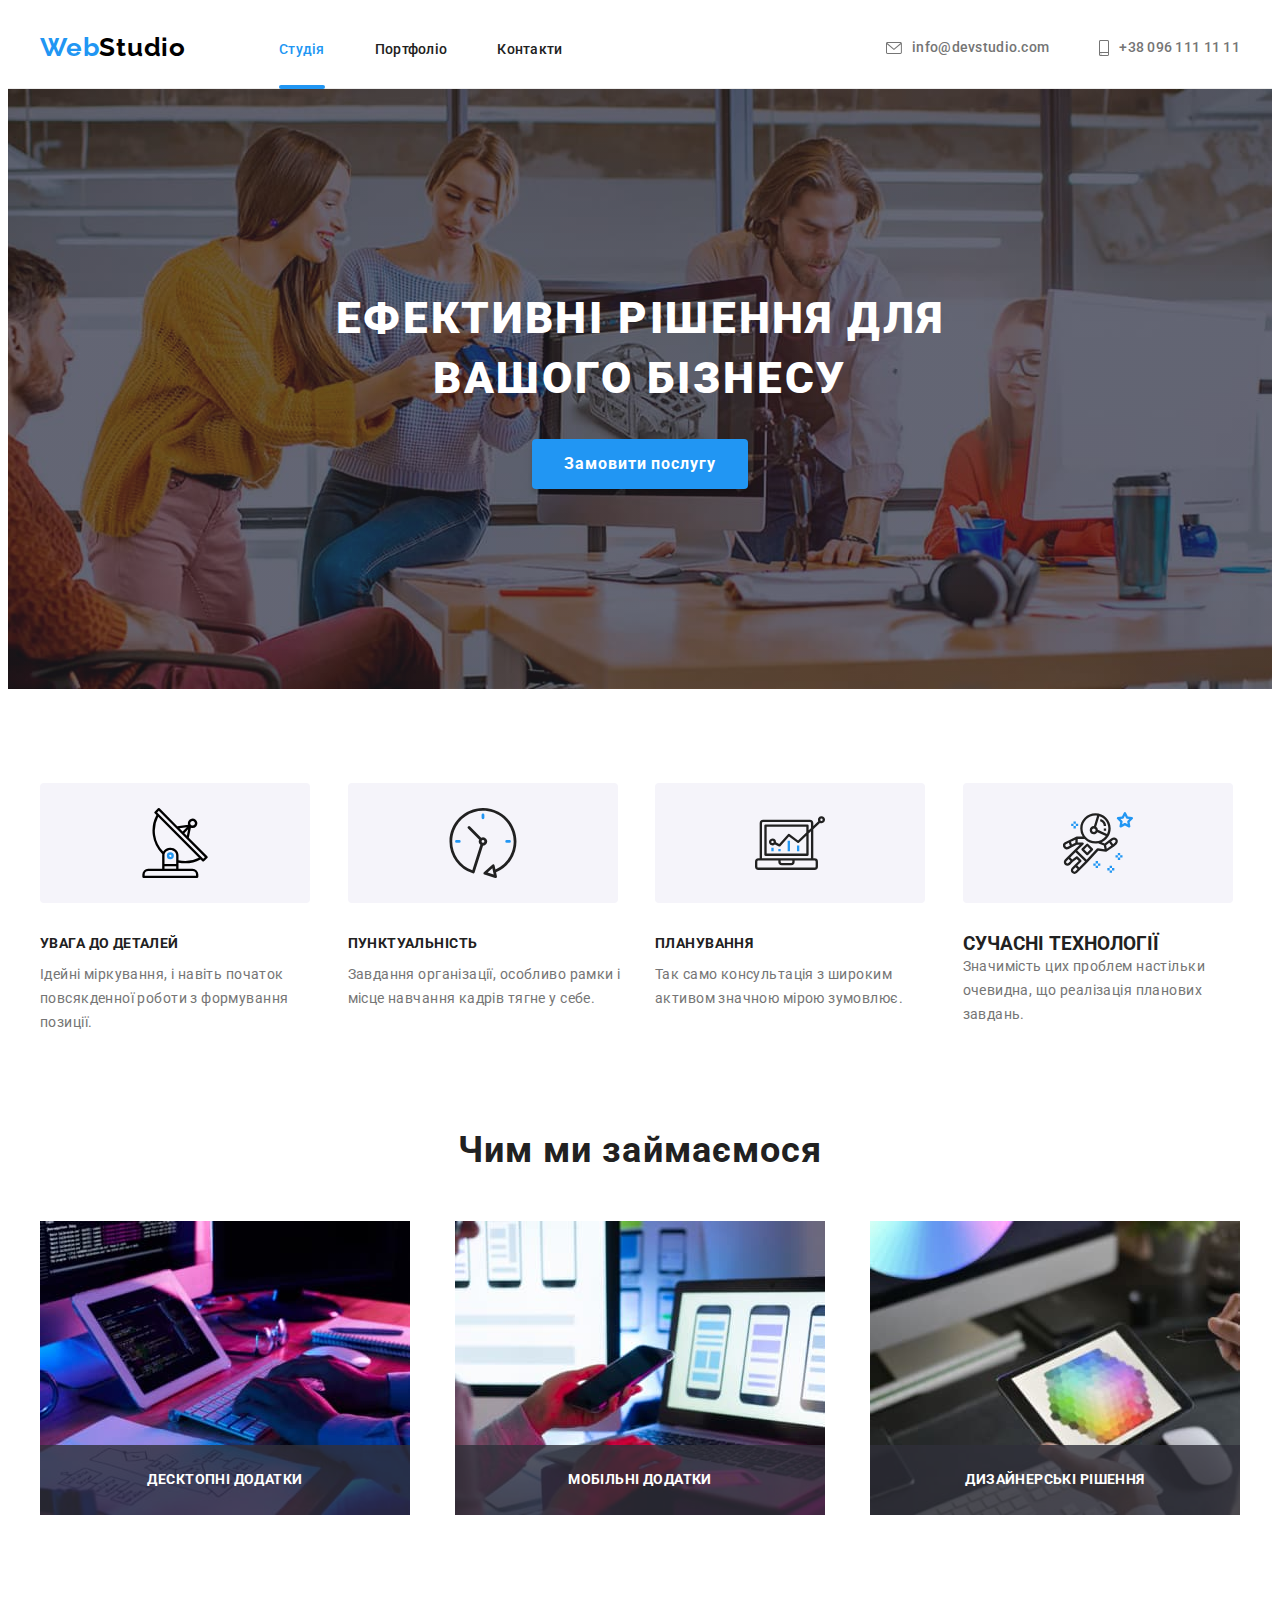
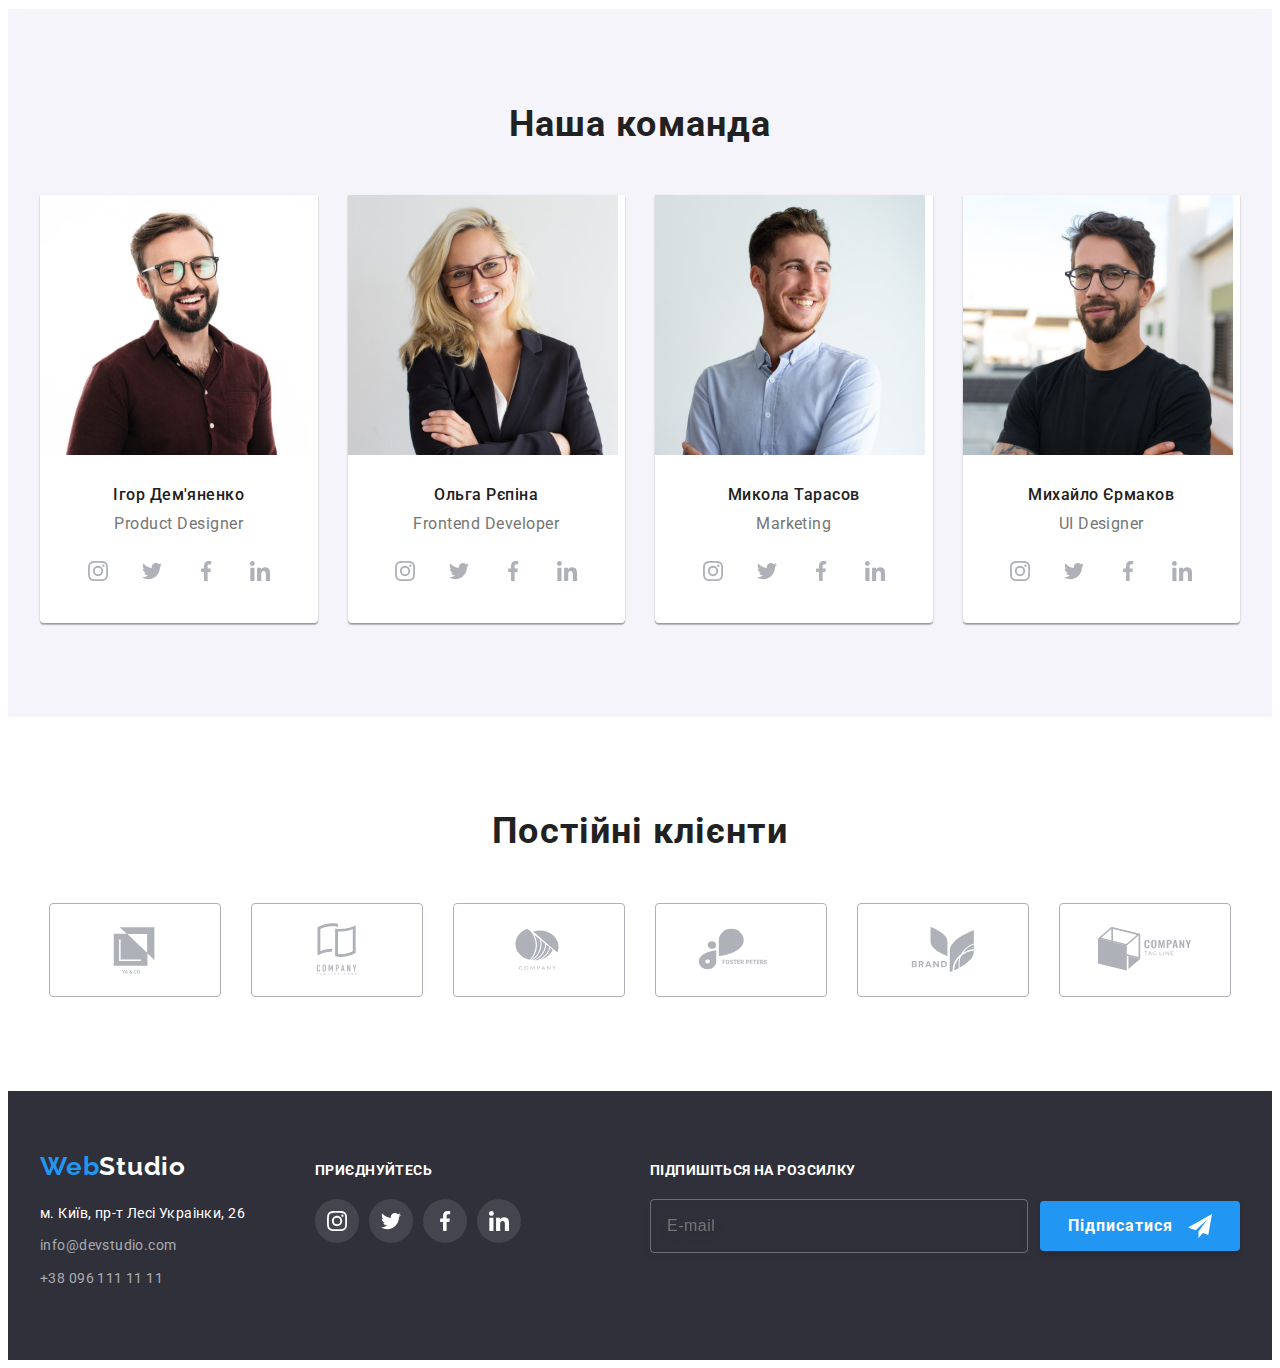
==== commit fc696054: "hm-07" ====
--- a/index.html
+++ b/index.html
@@ -24,7 +24,7 @@
 
     <!-- Header-block -->
     <header class="header">
-        <div class="header__container">
+        <div class="header__container container">
 
             <!-- logo-block -->
             <a class="header__logo" href="./index.html">Web<span class="header-logo__text">Studio</span></a>
--- a/css/main.min.css
+++ b/css/main.min.css
@@ -1 +1 @@
-:root{--primary--color: #757575;--secondary--color: #212121;--hover--color: #2196F3;--button--color: #212121;--logo--color: #2196F3;--header--studio: #000000;--footer-studio: #FFFFFF;--hero--title: #FFFFFF;--hero--btn: #FFFFFF;--background--button--hero: #2196F3;--shadow--hero--button: 0px 4px 4px rgba(0, 0, 0, 0.15);--box--shadow: 0px 1px 1px rgba(0, 0, 0, 0.12), 0px 4px 4px rgba(0, 0, 0, 0.06), 1px 4px 6px rgba(0, 0, 0, 0.16);--team--shadow: 0px 1px 3px rgba(0, 0, 0, 0.12), 0px 1px 1px rgba(0, 0, 0, 0.14), 0px 2px 1px rgba(0, 0, 0, 0.2);--portfolio--btn--shadow: 0px 3px 1px rgba(0, 0, 0, 0.1), 0px 1px 2px rgba(0, 0, 0, 0.08), 0px 2px 2px rgba(0, 0, 0, 0.12);--bgr--hover--hero: #188CE8;--color--hover-hero: #FFFFFF;--color--icons: #AFB1B8;--header--contacts: #757575;--footer--contacts: rgba(255, 255, 255, 0.6);--background--color: #FFFFFF;--background--header: #FFFFFF;--background--hero: #2F303A;--background--work: #FFFFFF;--background--team: #F5F4FA;--background--footer: #2F303A;--background--portfolio: #FFFFFF;--bgr--button: #2196F3;--bgr--button-portfolio: #F5F4FA;--color--button--portfolio: #FFFFFF;--border: #EEEEEE;--header--border: #ECECEC;--card--set--gap: 30px;--primary--font: "Roboto", sans-serif;--secondary--font: "Raleway", sans-serif;--work--overlay: rgba(47, 48, 58, 0.8);--footer--btn: 0px 4px 4px rgba(0, 0, 0, 0.15);--card--overlay: rgba(33, 150, 243, 0.9)}.visually-hidden{position:absolute;white-space:nowrap;width:1px;height:1px;overflow:hidden;border:0;padding:0;clip:rect(0 0 0 0);-webkit-clip-path:inset(50%);clip-path:inset(50%);margin:-1px}body{font-family:var(--primary--font),sans-serif;background:var(--background--color);color:var(--primary--color)}h1,h2,h3,h4,h5,h6,p{margin:0}img{display:block;max-width:100%;height:auto}ul{list-style:none;margin:0;padding:0}a{text-decoration:none}.container{width:1200px;padding-right:15px;padding-left:15px;margin-left:auto;margin-right:auto}.header{border-bottom:1px solid var(--header--border);width:1200px;padding-right:15px;padding-left:15px;margin-left:auto;margin-right:auto}.header__container{display:-webkit-box;display:-ms-flexbox;display:flex;-webkit-box-align:center;-ms-flex-align:center;align-items:center}.header__logo{padding-top:24px;padding-bottom:25px;margin-right:93px;font-family:var(--secondary--font);font-weight:700;font-size:26px;line-height:1.19;letter-spacing:.03em;color:var(--logo--color)}.header__logo:hover,.header__logo:focus{color:var(--hover--color)}.header-logo__text{font-family:var(--secondary--font);font-weight:700;font-size:26px;line-height:1.19;letter-spacing:.03em;color:var(--header--studio)}.nav{margin-right:auto}.nav__list{display:-webkit-box;display:-ms-flexbox;display:flex;-webkit-box-align:center;-ms-flex-align:center;align-items:center}.nav__item{margin-right:50px}.nav__item:last-child{margin-right:0}.nav__link{position:relative;padding-top:32px;padding-bottom:32px;font-weight:500;font-size:14px;line-height:1.14;letter-spacing:.02em;color:var(--secondary--color);-webkit-transition:color 250ms cubic-bezier(0.4, 0, 0.2, 1);transition:color 250ms cubic-bezier(0.4, 0, 0.2, 1)}.nav__link:hover,.nav__link:focus{color:var(--hover--color)}.nav__link--current{color:var(--hover--color)}.nav__link--current::after{display:block;position:absolute;left:0;bottom:0;content:"";width:100%;height:4px;background:var(--background--button--hero);border-radius:2px}.header-contacts__list{display:-webkit-box;display:-ms-flexbox;display:flex;-webkit-box-pack:center;-ms-flex-pack:center;justify-content:center;-webkit-box-align:center;-ms-flex-align:center;align-items:center}.header-contacts__item{margin-right:50px}.header-contacts__item:last-child{margin-right:0}.header-contacts__link{display:-webkit-box;display:-ms-flexbox;display:flex;-webkit-box-pack:center;-ms-flex-pack:center;justify-content:center;-webkit-box-align:center;-ms-flex-align:center;align-items:center;padding-top:32px;padding-bottom:32px;font-weight:500;font-size:14px;line-height:1.14;letter-spacing:.02em;color:var(--header--contacts);-webkit-transition:color 250ms cubic-bezier(0.4, 0, 0.2, 1);transition:color 250ms cubic-bezier(0.4, 0, 0.2, 1)}.header-contacts__link:hover,.header-contacts__link:focus{color:var(--hover--color)}.header-contacts__icon{margin-right:10px;fill:currentColor}.hero{padding-top:200px;padding-bottom:200px;background:var(--background--hero);max-width:1600px;margin-left:auto;margin-right:auto;background-image:-webkit-gradient(linear, left top, left bottom, from(rgba(47, 48, 58, 0.4)), to(rgba(47, 48, 58, 0.4))),url(../images/hero.jpg);background-image:linear-gradient(rgba(47, 48, 58, 0.4), rgba(47, 48, 58, 0.4)),url(../images/hero.jpg);background-position:center;background-size:cover;background-repeat:no-repeat}.hero__container{text-align:center}.hero__title{display:inline-block;width:696px;margin-bottom:30px;font-weight:900;font-size:44px;line-height:1.36;text-align:center;letter-spacing:.06em;text-transform:uppercase;color:var(--hero--title);-webkit-transition:color 250ms cubic-bezier(0.4, 0, 0.2, 1);transition:color 250ms cubic-bezier(0.4, 0, 0.2, 1)}.hero__button{min-width:216px;min-height:50px;padding:10px 32px;font-family:inherit;font-weight:700;font-size:16px;line-height:1.88;display:-webkit-box;display:-ms-flexbox;display:flex;margin:auto;-webkit-box-align:center;-ms-flex-align:center;align-items:center;text-align:center;letter-spacing:.06em;color:var(--hero--btn);cursor:pointer;background:var(--background--button--hero);-webkit-box-shadow:var(--shadow--hero--button);box-shadow:var(--shadow--hero--button);border-radius:4px;border:none;-webkit-transition:background-color 250ms cubic-bezier(0.4, 0, 0.2, 1),-webkit-box-shadow 250ms cubic-bezier(0.4, 0, 0.2, 1);transition:background-color 250ms cubic-bezier(0.4, 0, 0.2, 1),-webkit-box-shadow 250ms cubic-bezier(0.4, 0, 0.2, 1);transition:box-shadow 250ms cubic-bezier(0.4, 0, 0.2, 1),background-color 250ms cubic-bezier(0.4, 0, 0.2, 1);transition:box-shadow 250ms cubic-bezier(0.4, 0, 0.2, 1),background-color 250ms cubic-bezier(0.4, 0, 0.2, 1),-webkit-box-shadow 250ms cubic-bezier(0.4, 0, 0.2, 1)}.hero__button:hover,.hero__button:focus{background-color:var(--bgr--hover--hero);color:var(--color--hover-hero)}.features{padding-top:94px;padding-bottom:0}.features__list{display:-webkit-box;display:-ms-flexbox;display:flex}.features__item{-ms-flex-preferred-size:calc((100% - 90px)/4);flex-basis:calc((100% - 90px)/4);margin-right:30px;color:var(--secondary--color)}.features__item:last-child{margin-right:0}.features__icons{display:-webkit-box;display:-ms-flexbox;display:flex;-webkit-box-pack:center;-ms-flex-pack:center;justify-content:center;-webkit-box-align:center;-ms-flex-align:center;align-items:center;width:270px;height:120px;margin-bottom:30px;background:var(--background--team);border-radius:4px}.features__icon{fill:currentColor}.feature__title{margin-bottom:10px;font-size:14px;line-height:1.43;letter-spacing:.03em;text-transform:uppercase;color:var(--secondary--color)}.feature__text{font-size:14px;line-height:1.71;letter-spacing:.03em;color:var(--primary--color)}.work{padding-top:94px;padding-bottom:94px}.work__title{margin-bottom:50px;font-size:36px;line-height:1.17;text-align:center;letter-spacing:.03em;color:var(--secondary--color)}.work__list{display:-webkit-box;display:-ms-flexbox;display:flex;-webkit-box-pack:justify;-ms-flex-pack:justify;justify-content:space-between}.work__item{margin-right:30px;position:relative}.work__item:last-child{margin-right:0}.work__overlay{position:absolute;bottom:0;width:100%;min-height:70px;background:var(--work--overlay)}.work__text{font-weight:700;font-size:14px;line-height:1.14;text-align:center;letter-spacing:.03em;text-transform:uppercase;color:var(--background--work);padding-top:27px;padding-bottom:27px}.team{background:var(--background--team);padding-top:94px;padding-bottom:94px}.team__subject{margin-bottom:50px;font-size:36px;line-height:1.17;text-align:center;letter-spacing:.03em;color:var(--secondary--color)}.team__list{display:-webkit-box;display:-ms-flexbox;display:flex}.team__item{-ms-flex-preferred-size:calc((100% - 90px)/4);flex-basis:calc((100% - 90px)/4);margin-right:30px;background:var(--background--color);-webkit-box-shadow:var(--team--shadow);box-shadow:var(--team--shadow);border-radius:0px 0px 4px 4px}.team__item:last-child{margin-right:0}.team__subtitle{padding-top:30px;padding-bottom:30px}.team__title{margin-bottom:10px;font-weight:500;font-size:16px;line-height:1.19;text-align:center;letter-spacing:.03em;color:var(--secondary--color)}.team__text{font-size:16px;line-height:1.19;text-align:center;letter-spacing:.03em;color:var(--primary--color);margin-bottom:16px}.team-socials__list{display:-webkit-box;display:-ms-flexbox;display:flex;-webkit-box-pack:center;-ms-flex-pack:center;justify-content:center;-webkit-box-align:center;-ms-flex-align:center;align-items:center;gap:10px}.team-socials__link{display:-webkit-box;display:-ms-flexbox;display:flex;-webkit-box-pack:center;-ms-flex-pack:center;justify-content:center;-webkit-box-align:center;-ms-flex-align:center;align-items:center;width:44px;height:44px;border-radius:50%;background-color:var(--background--color);color:var(--color--icons);-webkit-transition:color 250ms cubic-bezier(0.4, 0, 0.2, 1),background-color 250ms cubic-bezier(0.4, 0, 0.2, 1);transition:color 250ms cubic-bezier(0.4, 0, 0.2, 1),background-color 250ms cubic-bezier(0.4, 0, 0.2, 1)}.team-socials__link:hover,.team-socials__link:focus{background-color:var(--bgr--button);color:var(--color--hover-hero)}.team-socials__icon{fill:currentColor}.clients{padding-top:94px;padding-bottom:94px}.clients__title{font-weight:700;font-size:36px;line-height:1.16;text-align:center;letter-spacing:.03em;color:var(--secondary--color);margin-bottom:50px}.clients__list{display:-webkit-box;display:-ms-flexbox;display:flex;-webkit-box-pack:center;-ms-flex-pack:center;justify-content:center;-webkit-box-align:center;-ms-flex-align:center;align-items:center;gap:30px;margin:0;padding:0}.clients__link{display:-webkit-box;display:-ms-flexbox;display:flex;-webkit-box-pack:center;-ms-flex-pack:center;justify-content:center;-webkit-box-align:center;-ms-flex-align:center;align-items:center;width:170px;height:92px;border:1px solid var(--color--icons);border-radius:4px;color:var(--color--icons);-webkit-transition:color 250ms cubic-bezier(0.4, 0, 0.2, 1),border 250ms cubic-bezier(0.4, 0, 0.2, 1);transition:color 250ms cubic-bezier(0.4, 0, 0.2, 1),border 250ms cubic-bezier(0.4, 0, 0.2, 1)}.clients__link:hover,.clients__link:focus{border:1px solid var(--hover--color);border-radius:4px;color:var(--hover--color)}.clients__icon{fill:currentColor}.footer{padding-top:60px;padding-bottom:60px;background:var(--background--footer)}.footer-container{display:-webkit-box;display:-ms-flexbox;display:flex;-webkit-box-align:baseline;-ms-flex-align:baseline;align-items:baseline}.footer__logo{display:inline-block;margin-bottom:20px;font-family:var(--secondary--font);font-weight:700;font-size:26px;line-height:1.19;letter-spacing:.03em;color:var(--logo--color)}.footer-logo__text{font-family:var(--secondary--font);font-weight:700;font-size:26px;line-height:1.19;letter-spacing:.03em;color:var(--footer-studio)}.address{margin-right:70px}.address-map__link{display:inline-block;margin-bottom:9px;font-style:normal;font-size:14px;line-height:1.71;letter-spacing:.03em;color:var(--hero--title);-webkit-transition:color 250ms cubic-bezier(0.4, 0, 0.2, 1);transition:color 250ms cubic-bezier(0.4, 0, 0.2, 1)}.address-map__link:hover,.address-map__link:focus{color:var(--hover--color)}.address-contacts__link{display:inline-block;margin-bottom:9px;font-style:normal;font-size:14px;line-height:1.71;letter-spacing:.03em;color:var(--footer--contacts);-webkit-transition:color 250ms cubic-bezier(0.4, 0, 0.2, 1);transition:color 250ms cubic-bezier(0.4, 0, 0.2, 1)}.address-contacts__link:hover,.address-contacts__link:focus{color:var(--hover--color)}.footer-socials__title{font-style:normal;font-weight:700;font-size:14px;line-height:1.14;letter-spacing:.03em;text-transform:uppercase;color:var(--footer-studio);margin-bottom:20px}.footer-socials__list{display:-webkit-box;display:-ms-flexbox;display:flex;-webkit-box-align:center;-ms-flex-align:center;align-items:center;-webkit-box-pack:center;-ms-flex-pack:center;justify-content:center;gap:10px;margin:0;padding:0}.footer-socials__link{display:-webkit-box;display:-ms-flexbox;display:flex;-webkit-box-pack:center;-ms-flex-pack:center;justify-content:center;-webkit-box-align:center;-ms-flex-align:center;align-items:center;width:44px;height:44px;border-radius:50%;color:var(--background--color);background:rgba(255,255,255,.1);-webkit-transition:color 250ms cubic-bezier(0.4, 0, 0.2, 1),background 250ms cubic-bezier(0.4, 0, 0.2, 1);transition:color 250ms cubic-bezier(0.4, 0, 0.2, 1),background 250ms cubic-bezier(0.4, 0, 0.2, 1)}.footer-socials__link:hover,.footer-socials__link:focus{background-color:var(--bgr--button);color:var(--color--hover-hero)}.footer-socials__icon{fill:currentColor}.footer-form{margin-left:auto}.footer-form__title{font-weight:700;font-size:14px;line-height:1.14;letter-spacing:.03em;text-transform:uppercase;color:var(--background--color);margin-bottom:20px}.footer-form__box{display:-webkit-box;display:-ms-flexbox;display:flex;-webkit-box-align:center;-ms-flex-align:center;align-items:center}.footer-form__email{margin-right:12px}.footer-form__input{width:358px;height:50px;padding-left:16px;background-color:rgba(0,0,0,0);border:1px solid rgba(255,255,255,.3);-webkit-filter:drop-shadow(0px 4px 4px rgba(0, 0, 0, 0.15));filter:drop-shadow(0px 4px 4px rgba(0, 0, 0, 0.15));border-radius:4px;outline:unset;font-weight:400;font-size:16px;line-height:1.25;display:-webkit-box;display:-ms-flexbox;display:flex;-webkit-box-align:center;-ms-flex-align:center;align-items:center;letter-spacing:.03em;color:rgba(255,255,255,.6);-webkit-transition:border 250ms cubic-bezier(0.4, 0, 0.2, 1);transition:border 250ms cubic-bezier(0.4, 0, 0.2, 1)}.footer-form__input:focus{border:1px solid var(--background--button--hero)}.footer-form__btn{position:relative;min-width:200px;min-height:50px;padding:10px 28px;font-family:inherit;font-weight:700;font-size:16px;line-height:1.88;display:-webkit-box;display:-ms-flexbox;display:flex;-webkit-box-align:center;-ms-flex-align:center;align-items:center;text-align:center;letter-spacing:.06em;color:var(--hero--btn);cursor:pointer;background:var(--background--button--hero);-webkit-box-shadow:var(--shadow--hero--button);box-shadow:var(--shadow--hero--button);border-radius:4px;border:none;-webkit-transition:background-color 250ms cubic-bezier(0.4, 0, 0.2, 1),-webkit-box-shadow 250ms cubic-bezier(0.4, 0, 0.2, 1);transition:background-color 250ms cubic-bezier(0.4, 0, 0.2, 1),-webkit-box-shadow 250ms cubic-bezier(0.4, 0, 0.2, 1);transition:box-shadow 250ms cubic-bezier(0.4, 0, 0.2, 1),background-color 250ms cubic-bezier(0.4, 0, 0.2, 1);transition:box-shadow 250ms cubic-bezier(0.4, 0, 0.2, 1),background-color 250ms cubic-bezier(0.4, 0, 0.2, 1),-webkit-box-shadow 250ms cubic-bezier(0.4, 0, 0.2, 1)}.footer-form__btn:hover,.footer-form__btn:focus{background-color:var(--bgr--hover--hero);color:var(--color--hover-hero)}.footer-form__icon{position:absolute;top:13px;right:28px;margin-left:10px;fill:currentColor}.backdrop{position:fixed;top:0;left:0;width:100%;height:100%;background:rgba(0,0,0,.2);opacity:1;-webkit-transition:opacity 250ms cubic-bezier(0.4, 0, 0.2, 1),visibility 250ms cubic-bezier(0.4, 0, 0.2, 1);transition:opacity 250ms cubic-bezier(0.4, 0, 0.2, 1),visibility 250ms cubic-bezier(0.4, 0, 0.2, 1)}.is-hidden{visibility:hidden;opacity:0;pointer-events:none}.is-hidden .modal{-webkit-transform:translate(-50%, -50%) scale(1.1);transform:translate(-50%, -50%) scale(1.1)}.modal{position:absolute;top:50%;left:50%;padding:40px;width:528px;min-height:581px;background:var(--background--color);-webkit-box-shadow:0px 1px 3px rgba(0,0,0,.12),0px 1px 1px rgba(0,0,0,.14),0px 2px 1px rgba(0,0,0,.2);box-shadow:0px 1px 3px rgba(0,0,0,.12),0px 1px 1px rgba(0,0,0,.14),0px 2px 1px rgba(0,0,0,.2);border-radius:4px;-webkit-transform:translate(-50%, -50%) scale(1);transform:translate(-50%, -50%) scale(1);-webkit-transition:-webkit-transform 250ms cubic-bezier(0.4, 0, 0.2, 1);transition:-webkit-transform 250ms cubic-bezier(0.4, 0, 0.2, 1);transition:transform 250ms cubic-bezier(0.4, 0, 0.2, 1);transition:transform 250ms cubic-bezier(0.4, 0, 0.2, 1), -webkit-transform 250ms cubic-bezier(0.4, 0, 0.2, 1)}.modal__btn{position:absolute;top:8px;right:8px;padding:0;display:-webkit-inline-box;display:-ms-inline-flexbox;display:inline-flex;-webkit-box-align:center;-ms-flex-align:center;align-items:center;-webkit-box-pack:center;-ms-flex-pack:center;justify-content:center;width:30px;height:30px;background:var(--background--color);color:var(--header--studio);border:1px solid rgba(0,0,0,.1);border-radius:50%;cursor:pointer}.modal__icon{fill:currentColor;-webkit-transition:color 250ms cubic-bezier(0.4, 0, 0.2, 1);transition:color 250ms cubic-bezier(0.4, 0, 0.2, 1)}.modal__icon:hover,.modal__icon:focus{color:var(--background--button--hero)}.modal__text{display:block;margin-bottom:12px;font-weight:700;font-size:20px;line-height:1.15;text-align:center;letter-spacing:.03em;color:var(--secondary--color)}.modal-form__group{margin-bottom:20px}.modal-form__label{display:block;margin-bottom:4px;font-weight:400;font-size:12px;line-height:1.16;letter-spacing:.01em;color:var(--primary--color)}.modal-form__position{position:relative;margin-bottom:10px}.modal-form__input{width:100%;height:40px;border:1px solid rgba(33,33,33,.2);border-radius:4px;outline:1px solid rgba(0,0,0,0) var(--background--button--hero);outline-offset:-1px;padding-left:42px;padding-right:42px;-webkit-transition:outline 250ms cubic-bezier(0.4, 0, 0.2, 1),border 250ms cubic-bezier(0.4, 0, 0.2, 1);transition:outline 250ms cubic-bezier(0.4, 0, 0.2, 1),border 250ms cubic-bezier(0.4, 0, 0.2, 1)}.modal-form__input:focus{outline:1px solid var(--background--button--hero)}.modal-form__icon{fill:var(--button--color);position:absolute;top:50%;left:12px;-webkit-transform:translateY(-50%),translateX(-12px);transform:translateY(-50%),translateX(-12px);-webkit-transition:fill 250ms cubic-bezier(0.4, 0, 0.2, 1);transition:fill 250ms cubic-bezier(0.4, 0, 0.2, 1)}.modal-form__input:focus+.modal-form__icon{fill:var(--background--button--hero)}.modal-form__textarea{display:block;width:100%;height:120px;padding:12px 16px;font-weight:400;font-size:12px;line-height:1.16;letter-spacing:.01em;color:rgba(117,117,117,.5);resize:none;border:1px solid rgba(33,33,33,.2);border-radius:4px;outline:1px solid rgba(0,0,0,0) var(--background--button--hero);outline-offset:-1px;-webkit-transition:outline 250ms cubic-bezier(0.4, 0, 0.2, 1),color 250ms cubic-bezier(0.4, 0, 0.2, 1),border 250ms cubic-bezier(0.4, 0, 0.2, 1);transition:outline 250ms cubic-bezier(0.4, 0, 0.2, 1),color 250ms cubic-bezier(0.4, 0, 0.2, 1),border 250ms cubic-bezier(0.4, 0, 0.2, 1)}.modal-form__textarea:focus{outline:1px solid var(--background--button--hero)}.modal-form__agreement{display:-webkit-box;display:-ms-flexbox;display:flex;-webkit-box-align:center;-ms-flex-align:center;align-items:center;-webkit-box-pack:center;-ms-flex-pack:center;justify-content:center;gap:7px;margin-bottom:30px}.modal-form__checkbox{-webkit-appearance:none;-moz-appearance:none;appearance:none;width:16px;height:15px;border:2px solid var(--button--color);border-radius:2px;-webkit-transition:background 250ms cubic-bezier(0.4, 0, 0.2, 1),border 250ms cubic-bezier(0.4, 0, 0.2, 1);transition:background 250ms cubic-bezier(0.4, 0, 0.2, 1),border 250ms cubic-bezier(0.4, 0, 0.2, 1)}.modal-form__checkbox:checked{background:var(--background--button--hero);background-image:url("data:image/svg+xml,%3Csvg xmlns='http://www.w3.org/2000/svg' width='13' height='10' fill='none'%3E%3Cpath fill='%23fff' stroke='%23fff' stroke-width='.2' d='m1.957 4.752-.069-.066-.069.065-.888.842-.076.072.076.073 3.496 3.334.069.066.069-.066 7.504-7.158.076-.073-.076-.072-.882-.841-.069-.066-.069.066-6.553 6.246-2.539-2.422Z'/%3E%3C/svg%3E");background-size:11px 8px;background-position:center;background-repeat:no-repeat;border:rgba(0,0,0,0)}.modal-agreement__label{font-weight:400;font-size:14px;line-height:1.71;letter-spacing:.03em;color:var(--header--contacts);-webkit-user-select:none;-moz-user-select:none;-ms-user-select:none;user-select:none}.modal-agreement__text{font-weight:400;font-size:14px;line-height:1.71;letter-spacing:.03em;-webkit-text-decoration-line:underline;text-decoration-line:underline;color:var(--background--button--hero)}.modal-form__btn{display:block;margin:auto;min-width:216px;min-height:50px;padding:10px 32px;font-family:inherit;font-weight:700;font-size:16px;line-height:1.88;-webkit-box-align:center;-ms-flex-align:center;align-items:center;text-align:center;letter-spacing:.06em;color:var(--hero--btn);cursor:pointer;background:var(--background--button--hero);-webkit-box-shadow:var(--shadow--hero--button);box-shadow:var(--shadow--hero--button);border-radius:4px;border:none;-webkit-transition:background-color 250ms cubic-bezier(0.4, 0, 0.2, 1),-webkit-box-shadow 250ms cubic-bezier(0.4, 0, 0.2, 1);transition:background-color 250ms cubic-bezier(0.4, 0, 0.2, 1),-webkit-box-shadow 250ms cubic-bezier(0.4, 0, 0.2, 1);transition:box-shadow 250ms cubic-bezier(0.4, 0, 0.2, 1),background-color 250ms cubic-bezier(0.4, 0, 0.2, 1);transition:box-shadow 250ms cubic-bezier(0.4, 0, 0.2, 1),background-color 250ms cubic-bezier(0.4, 0, 0.2, 1),-webkit-box-shadow 250ms cubic-bezier(0.4, 0, 0.2, 1)}.modal-form__btn:hover,.modal-form__btn:focus{background-color:var(--bgr--hover--hero);color:var(--color--hover-hero);-webkit-box-shadow:var(--footer--btn);box-shadow:var(--footer--btn)}.portfolio-main{background:var(--background--color);padding-top:94px;padding-bottom:94px}.portfolio-filter__list{display:-webkit-box;display:-ms-flexbox;display:flex;-webkit-box-pack:center;-ms-flex-pack:center;justify-content:center;margin-bottom:34px}.portfolio-filter__item{background:var(--bgr-button-portfolio);margin-right:8px}.portfolio-filter__item:last-child{margin-right:0}.portfolio-filter__btn{padding:6px 22px;font-family:inherit;font-weight:500;font-size:16px;line-height:1.62;text-align:center;letter-spacing:.03em;color:var(--button--color);cursor:pointer;border-radius:4px;border:none;-webkit-transition:color 250ms cubic-bezier(0.4, 0, 0.2, 1),background 250ms cubic-bezier(0.4, 0, 0.2, 1),-webkit-box-shadow 250ms cubic-bezier(0.4, 0, 0.2, 1);transition:color 250ms cubic-bezier(0.4, 0, 0.2, 1),background 250ms cubic-bezier(0.4, 0, 0.2, 1),-webkit-box-shadow 250ms cubic-bezier(0.4, 0, 0.2, 1);transition:color 250ms cubic-bezier(0.4, 0, 0.2, 1),box-shadow 250ms cubic-bezier(0.4, 0, 0.2, 1),background 250ms cubic-bezier(0.4, 0, 0.2, 1);transition:color 250ms cubic-bezier(0.4, 0, 0.2, 1),box-shadow 250ms cubic-bezier(0.4, 0, 0.2, 1),background 250ms cubic-bezier(0.4, 0, 0.2, 1),-webkit-box-shadow 250ms cubic-bezier(0.4, 0, 0.2, 1)}.portfolio-filter__btn:hover,.portfolio-filter__btn:focus{background:var(--bgr--button);color:var(--color--button--portfolio);-webkit-box-shadow:var(--portfolio--btn--shadow);box-shadow:var(--portfolio--btn--shadow)}.portfolio-card__list{display:-webkit-box;display:-ms-flexbox;display:flex;-ms-flex-wrap:wrap;flex-wrap:wrap;margin-right:calc(-1*var(--card--set--gap));margin-bottom:calc(-1*var(--card--set--gap))}.portfolio-card__item{-ms-flex-preferred-size:calc((100% - 3*var(--card--set--gap))/3);flex-basis:calc((100% - 3*var(--card--set--gap))/3);margin-right:var(--card--set--gap);margin-bottom:var(--card--set--gap);background:var(--background--color)}.portfolio-card__thumb{overflow:hidden;position:relative}.portfolio-card__overlay{position:absolute;top:0;left:0;padding:63px 24px;display:-webkit-box;display:-ms-flexbox;display:flex;-webkit-box-align:center;-ms-flex-align:center;align-items:center;-webkit-box-pack:center;-ms-flex-pack:center;justify-content:center;width:100%;height:100%;-webkit-transform:translateY(100%);transform:translateY(100%);background:var(--card--overlay);-webkit-transition:-webkit-transform 250ms cubic-bezier(0.4, 0, 0.2, 1);transition:-webkit-transform 250ms cubic-bezier(0.4, 0, 0.2, 1);transition:transform 250ms cubic-bezier(0.4, 0, 0.2, 1);transition:transform 250ms cubic-bezier(0.4, 0, 0.2, 1), -webkit-transform 250ms cubic-bezier(0.4, 0, 0.2, 1)}.portfolio-card__link:hover .portfolio-card__overlay,.portfolio-card__link:focus .portfolio-card__overlay{-webkit-transform:translateY(0);transform:translateY(0)}.card-overlay__text{font-size:18px;line-height:1.56;letter-spacing:.03em;color:var(--background--color)}.portfolio-card__subtitle{padding:20px 24px;border:1px solid var(--border);border-top:none}.portfolio-card__title{margin-bottom:4px;font-size:18px;line-height:2;letter-spacing:.06em;color:var(--secondary--color)}.portfolio-card__text{font-size:16px;line-height:1.88;letter-spacing:.03em;color:var(--primary--color)}.portfolio-card__link{display:inline-block;text-decoration:none;-webkit-transition:-webkit-box-shadow 250ms cubic-bezier(0.4, 0, 0.2, 1);transition:-webkit-box-shadow 250ms cubic-bezier(0.4, 0, 0.2, 1);transition:box-shadow 250ms cubic-bezier(0.4, 0, 0.2, 1);transition:box-shadow 250ms cubic-bezier(0.4, 0, 0.2, 1), -webkit-box-shadow 250ms cubic-bezier(0.4, 0, 0.2, 1)}.portfolio-card__link:hover,.portfolio-card__link:focus{-webkit-box-shadow:var(--box--shadow);box-shadow:var(--box--shadow)}/*# sourceMappingURL=main.min.css.map */+:root{--primary--color: #757575;--secondary--color: #212121;--hover--color: #2196F3;--button--color: #212121;--logo--color: #2196F3;--header--studio: #000000;--footer-studio: #FFFFFF;--hero--title: #FFFFFF;--hero--btn: #FFFFFF;--background--button--hero: #2196F3;--shadow--hero--button: 0px 4px 4px rgba(0, 0, 0, 0.15);--box--shadow: 0px 1px 1px rgba(0, 0, 0, 0.12), 0px 4px 4px rgba(0, 0, 0, 0.06), 1px 4px 6px rgba(0, 0, 0, 0.16);--team--shadow: 0px 1px 3px rgba(0, 0, 0, 0.12), 0px 1px 1px rgba(0, 0, 0, 0.14), 0px 2px 1px rgba(0, 0, 0, 0.2);--portfolio--btn--shadow: 0px 3px 1px rgba(0, 0, 0, 0.1), 0px 1px 2px rgba(0, 0, 0, 0.08), 0px 2px 2px rgba(0, 0, 0, 0.12);--bgr--hover--hero: #188CE8;--color--hover-hero: #FFFFFF;--color--icons: #AFB1B8;--header--contacts: #757575;--footer--contacts: rgba(255, 255, 255, 0.6);--background--color: #FFFFFF;--background--header: #FFFFFF;--background--hero: #2F303A;--background--work: #FFFFFF;--background--team: #F5F4FA;--background--footer: #2F303A;--background--portfolio: #FFFFFF;--bgr--button: #2196F3;--bgr--button-portfolio: #F5F4FA;--color--button--portfolio: #FFFFFF;--border: #EEEEEE;--header--border: #ECECEC;--card--set--gap: 30px;--primary--font: "Roboto", sans-serif;--secondary--font: "Raleway", sans-serif;--work--overlay: rgba(47, 48, 58, 0.8);--footer--btn: 0px 4px 4px rgba(0, 0, 0, 0.15);--card--overlay: rgba(33, 150, 243, 0.9)}.visually-hidden{position:absolute;white-space:nowrap;width:1px;height:1px;overflow:hidden;border:0;padding:0;clip:rect(0 0 0 0);-webkit-clip-path:inset(50%);clip-path:inset(50%);margin:-1px}body{font-family:var(--primary--font),sans-serif;background:var(--background--color);color:var(--primary--color)}h1,h2,h3,h4,h5,h6,p{margin:0}img{display:block;max-width:100%;height:auto}ul{list-style:none;margin:0;padding:0}a{text-decoration:none}.container{width:1200px;padding-right:15px;padding-left:15px;margin-left:auto;margin-right:auto}.header{border-bottom:1px solid var(--header--border)}.header__container{display:-webkit-box;display:-ms-flexbox;display:flex;-webkit-box-align:center;-ms-flex-align:center;align-items:center}.header__logo{padding-top:24px;padding-bottom:25px;margin-right:93px;font-family:var(--secondary--font);font-weight:700;font-size:26px;line-height:1.19;letter-spacing:.03em;color:var(--logo--color)}.header__logo:hover,.header__logo:focus{color:var(--hover--color)}.header-logo__text{font-family:var(--secondary--font);font-weight:700;font-size:26px;line-height:1.19;letter-spacing:.03em;color:var(--header--studio)}.nav{margin-right:auto}.nav__list{display:-webkit-box;display:-ms-flexbox;display:flex;-webkit-box-align:center;-ms-flex-align:center;align-items:center}.nav__item{margin-right:50px}.nav__item:last-child{margin-right:0}.nav__link{position:relative;padding-top:32px;padding-bottom:32px;font-weight:500;font-size:14px;line-height:1.14;letter-spacing:.02em;color:var(--secondary--color);-webkit-transition:color 250ms cubic-bezier(0.4, 0, 0.2, 1);transition:color 250ms cubic-bezier(0.4, 0, 0.2, 1)}.nav__link:hover,.nav__link:focus{color:var(--hover--color)}.nav__link--current{color:var(--hover--color)}.nav__link--current::after{display:block;position:absolute;left:0;bottom:0;content:"";width:100%;height:4px;background:var(--background--button--hero);border-radius:2px}.header-contacts__list{display:-webkit-box;display:-ms-flexbox;display:flex;-webkit-box-pack:center;-ms-flex-pack:center;justify-content:center;-webkit-box-align:center;-ms-flex-align:center;align-items:center}.header-contacts__item{margin-right:50px}.header-contacts__item:last-child{margin-right:0}.header-contacts__link{display:-webkit-box;display:-ms-flexbox;display:flex;-webkit-box-pack:center;-ms-flex-pack:center;justify-content:center;-webkit-box-align:center;-ms-flex-align:center;align-items:center;padding-top:32px;padding-bottom:32px;font-weight:500;font-size:14px;line-height:1.14;letter-spacing:.02em;color:var(--header--contacts);-webkit-transition:color 250ms cubic-bezier(0.4, 0, 0.2, 1);transition:color 250ms cubic-bezier(0.4, 0, 0.2, 1)}.header-contacts__link:hover,.header-contacts__link:focus{color:var(--hover--color)}.header-contacts__icon{margin-right:10px;fill:currentColor}.hero{padding-top:200px;padding-bottom:200px;background:var(--background--hero);max-width:1600px;margin-left:auto;margin-right:auto;background-image:-webkit-gradient(linear, left top, left bottom, from(rgba(47, 48, 58, 0.4)), to(rgba(47, 48, 58, 0.4))),url(../images/hero.jpg);background-image:linear-gradient(rgba(47, 48, 58, 0.4), rgba(47, 48, 58, 0.4)),url(../images/hero.jpg);background-position:center;background-size:cover;background-repeat:no-repeat}.hero__container{text-align:center}.hero__title{display:inline-block;width:696px;margin-bottom:30px;font-weight:900;font-size:44px;line-height:1.36;text-align:center;letter-spacing:.06em;text-transform:uppercase;color:var(--hero--title);-webkit-transition:color 250ms cubic-bezier(0.4, 0, 0.2, 1);transition:color 250ms cubic-bezier(0.4, 0, 0.2, 1)}.hero__button{min-width:216px;min-height:50px;padding:10px 32px;font-family:inherit;font-weight:700;font-size:16px;line-height:1.88;display:-webkit-box;display:-ms-flexbox;display:flex;margin:auto;-webkit-box-align:center;-ms-flex-align:center;align-items:center;text-align:center;letter-spacing:.06em;color:var(--hero--btn);cursor:pointer;background:var(--background--button--hero);-webkit-box-shadow:var(--shadow--hero--button);box-shadow:var(--shadow--hero--button);border-radius:4px;border:none;-webkit-transition:background-color 250ms cubic-bezier(0.4, 0, 0.2, 1),-webkit-box-shadow 250ms cubic-bezier(0.4, 0, 0.2, 1);transition:background-color 250ms cubic-bezier(0.4, 0, 0.2, 1),-webkit-box-shadow 250ms cubic-bezier(0.4, 0, 0.2, 1);transition:box-shadow 250ms cubic-bezier(0.4, 0, 0.2, 1),background-color 250ms cubic-bezier(0.4, 0, 0.2, 1);transition:box-shadow 250ms cubic-bezier(0.4, 0, 0.2, 1),background-color 250ms cubic-bezier(0.4, 0, 0.2, 1),-webkit-box-shadow 250ms cubic-bezier(0.4, 0, 0.2, 1)}.hero__button:hover,.hero__button:focus{background-color:var(--bgr--hover--hero);color:var(--color--hover-hero)}.features{padding-top:94px;padding-bottom:0}.features__list{display:-webkit-box;display:-ms-flexbox;display:flex}.features__item{-ms-flex-preferred-size:calc((100% - 90px)/4);flex-basis:calc((100% - 90px)/4);margin-right:30px;color:var(--secondary--color)}.features__item:last-child{margin-right:0}.features__icons{display:-webkit-box;display:-ms-flexbox;display:flex;-webkit-box-pack:center;-ms-flex-pack:center;justify-content:center;-webkit-box-align:center;-ms-flex-align:center;align-items:center;width:270px;height:120px;margin-bottom:30px;background:var(--background--team);border-radius:4px}.features__icon{fill:currentColor}.feature__title{margin-bottom:10px;font-size:14px;line-height:1.43;letter-spacing:.03em;text-transform:uppercase;color:var(--secondary--color)}.feature__text{font-size:14px;line-height:1.71;letter-spacing:.03em;color:var(--primary--color)}.work{padding-top:94px;padding-bottom:94px}.work__title{margin-bottom:50px;font-size:36px;line-height:1.17;text-align:center;letter-spacing:.03em;color:var(--secondary--color)}.work__list{display:-webkit-box;display:-ms-flexbox;display:flex;-webkit-box-pack:justify;-ms-flex-pack:justify;justify-content:space-between}.work__item{margin-right:30px;position:relative}.work__item:last-child{margin-right:0}.work__overlay{position:absolute;bottom:0;width:100%;min-height:70px;background:var(--work--overlay)}.work__text{font-weight:700;font-size:14px;line-height:1.14;text-align:center;letter-spacing:.03em;text-transform:uppercase;color:var(--background--work);padding-top:27px;padding-bottom:27px}.team{background:var(--background--team);padding-top:94px;padding-bottom:94px}.team__subject{margin-bottom:50px;font-size:36px;line-height:1.17;text-align:center;letter-spacing:.03em;color:var(--secondary--color)}.team__list{display:-webkit-box;display:-ms-flexbox;display:flex}.team__item{-ms-flex-preferred-size:calc((100% - 90px)/4);flex-basis:calc((100% - 90px)/4);margin-right:30px;background:var(--background--color);-webkit-box-shadow:var(--team--shadow);box-shadow:var(--team--shadow);border-radius:0px 0px 4px 4px}.team__item:last-child{margin-right:0}.team__subtitle{padding-top:30px;padding-bottom:30px}.team__title{margin-bottom:10px;font-weight:500;font-size:16px;line-height:1.19;text-align:center;letter-spacing:.03em;color:var(--secondary--color)}.team__text{font-size:16px;line-height:1.19;text-align:center;letter-spacing:.03em;color:var(--primary--color);margin-bottom:16px}.team-socials__list{display:-webkit-box;display:-ms-flexbox;display:flex;-webkit-box-pack:center;-ms-flex-pack:center;justify-content:center;-webkit-box-align:center;-ms-flex-align:center;align-items:center;gap:10px}.team-socials__link{display:-webkit-box;display:-ms-flexbox;display:flex;-webkit-box-pack:center;-ms-flex-pack:center;justify-content:center;-webkit-box-align:center;-ms-flex-align:center;align-items:center;width:44px;height:44px;border-radius:50%;background-color:var(--background--color);color:var(--color--icons);-webkit-transition:color 250ms cubic-bezier(0.4, 0, 0.2, 1),background-color 250ms cubic-bezier(0.4, 0, 0.2, 1);transition:color 250ms cubic-bezier(0.4, 0, 0.2, 1),background-color 250ms cubic-bezier(0.4, 0, 0.2, 1)}.team-socials__link:hover,.team-socials__link:focus{background-color:var(--bgr--button);color:var(--color--hover-hero)}.team-socials__icon{fill:currentColor}.clients{padding-top:94px;padding-bottom:94px}.clients__title{font-weight:700;font-size:36px;line-height:1.16;text-align:center;letter-spacing:.03em;color:var(--secondary--color);margin-bottom:50px}.clients__list{display:-webkit-box;display:-ms-flexbox;display:flex;-webkit-box-pack:center;-ms-flex-pack:center;justify-content:center;-webkit-box-align:center;-ms-flex-align:center;align-items:center;gap:30px;margin:0;padding:0}.clients__link{display:-webkit-box;display:-ms-flexbox;display:flex;-webkit-box-pack:center;-ms-flex-pack:center;justify-content:center;-webkit-box-align:center;-ms-flex-align:center;align-items:center;width:170px;height:92px;border:1px solid var(--color--icons);border-radius:4px;color:var(--color--icons);-webkit-transition:color 250ms cubic-bezier(0.4, 0, 0.2, 1),border 250ms cubic-bezier(0.4, 0, 0.2, 1);transition:color 250ms cubic-bezier(0.4, 0, 0.2, 1),border 250ms cubic-bezier(0.4, 0, 0.2, 1)}.clients__link:hover,.clients__link:focus{border:1px solid var(--hover--color);border-radius:4px;color:var(--hover--color)}.clients__icon{fill:currentColor}.footer{padding-top:60px;padding-bottom:60px;background:var(--background--footer)}.footer-container{display:-webkit-box;display:-ms-flexbox;display:flex;-webkit-box-align:baseline;-ms-flex-align:baseline;align-items:baseline}.footer__logo{display:inline-block;margin-bottom:20px;font-family:var(--secondary--font);font-weight:700;font-size:26px;line-height:1.19;letter-spacing:.03em;color:var(--logo--color)}.footer-logo__text{font-family:var(--secondary--font);font-weight:700;font-size:26px;line-height:1.19;letter-spacing:.03em;color:var(--footer-studio)}.address{margin-right:70px}.address-map__link{display:inline-block;margin-bottom:9px;font-style:normal;font-size:14px;line-height:1.71;letter-spacing:.03em;color:var(--hero--title);-webkit-transition:color 250ms cubic-bezier(0.4, 0, 0.2, 1);transition:color 250ms cubic-bezier(0.4, 0, 0.2, 1)}.address-map__link:hover,.address-map__link:focus{color:var(--hover--color)}.address-contacts__link{display:inline-block;margin-bottom:9px;font-style:normal;font-size:14px;line-height:1.71;letter-spacing:.03em;color:var(--footer--contacts);-webkit-transition:color 250ms cubic-bezier(0.4, 0, 0.2, 1);transition:color 250ms cubic-bezier(0.4, 0, 0.2, 1)}.address-contacts__link:hover,.address-contacts__link:focus{color:var(--hover--color)}.footer-socials__title{font-style:normal;font-weight:700;font-size:14px;line-height:1.14;letter-spacing:.03em;text-transform:uppercase;color:var(--footer-studio);margin-bottom:20px}.footer-socials__list{display:-webkit-box;display:-ms-flexbox;display:flex;-webkit-box-align:center;-ms-flex-align:center;align-items:center;-webkit-box-pack:center;-ms-flex-pack:center;justify-content:center;gap:10px;margin:0;padding:0}.footer-socials__link{display:-webkit-box;display:-ms-flexbox;display:flex;-webkit-box-pack:center;-ms-flex-pack:center;justify-content:center;-webkit-box-align:center;-ms-flex-align:center;align-items:center;width:44px;height:44px;border-radius:50%;color:var(--background--color);background:rgba(255,255,255,.1);-webkit-transition:color 250ms cubic-bezier(0.4, 0, 0.2, 1),background 250ms cubic-bezier(0.4, 0, 0.2, 1);transition:color 250ms cubic-bezier(0.4, 0, 0.2, 1),background 250ms cubic-bezier(0.4, 0, 0.2, 1)}.footer-socials__link:hover,.footer-socials__link:focus{background-color:var(--bgr--button);color:var(--color--hover-hero)}.footer-socials__icon{fill:currentColor}.footer-form{margin-left:auto}.footer-form__title{font-weight:700;font-size:14px;line-height:1.14;letter-spacing:.03em;text-transform:uppercase;color:var(--background--color);margin-bottom:20px}.footer-form__box{display:-webkit-box;display:-ms-flexbox;display:flex;-webkit-box-align:center;-ms-flex-align:center;align-items:center}.footer-form__email{margin-right:12px}.footer-form__input{width:358px;height:50px;padding-left:16px;background-color:rgba(0,0,0,0);border:1px solid rgba(255,255,255,.3);-webkit-filter:drop-shadow(0px 4px 4px rgba(0, 0, 0, 0.15));filter:drop-shadow(0px 4px 4px rgba(0, 0, 0, 0.15));border-radius:4px;outline:unset;font-weight:400;font-size:16px;line-height:1.25;display:-webkit-box;display:-ms-flexbox;display:flex;-webkit-box-align:center;-ms-flex-align:center;align-items:center;letter-spacing:.03em;color:rgba(255,255,255,.6);-webkit-transition:border 250ms cubic-bezier(0.4, 0, 0.2, 1);transition:border 250ms cubic-bezier(0.4, 0, 0.2, 1)}.footer-form__input:focus{border:1px solid var(--background--button--hero)}.footer-form__btn{position:relative;min-width:200px;min-height:50px;padding:10px 28px;font-family:inherit;font-weight:700;font-size:16px;line-height:1.88;display:-webkit-box;display:-ms-flexbox;display:flex;-webkit-box-align:center;-ms-flex-align:center;align-items:center;text-align:center;letter-spacing:.06em;color:var(--hero--btn);cursor:pointer;background:var(--background--button--hero);-webkit-box-shadow:var(--shadow--hero--button);box-shadow:var(--shadow--hero--button);border-radius:4px;border:none;-webkit-transition:background-color 250ms cubic-bezier(0.4, 0, 0.2, 1),-webkit-box-shadow 250ms cubic-bezier(0.4, 0, 0.2, 1);transition:background-color 250ms cubic-bezier(0.4, 0, 0.2, 1),-webkit-box-shadow 250ms cubic-bezier(0.4, 0, 0.2, 1);transition:box-shadow 250ms cubic-bezier(0.4, 0, 0.2, 1),background-color 250ms cubic-bezier(0.4, 0, 0.2, 1);transition:box-shadow 250ms cubic-bezier(0.4, 0, 0.2, 1),background-color 250ms cubic-bezier(0.4, 0, 0.2, 1),-webkit-box-shadow 250ms cubic-bezier(0.4, 0, 0.2, 1)}.footer-form__btn:hover,.footer-form__btn:focus{background-color:var(--bgr--hover--hero);color:var(--color--hover-hero)}.footer-form__icon{position:absolute;top:13px;right:28px;margin-left:10px;fill:currentColor}.backdrop{position:fixed;top:0;left:0;width:100%;height:100%;background:rgba(0,0,0,.2);opacity:1;-webkit-transition:opacity 250ms cubic-bezier(0.4, 0, 0.2, 1),visibility 250ms cubic-bezier(0.4, 0, 0.2, 1);transition:opacity 250ms cubic-bezier(0.4, 0, 0.2, 1),visibility 250ms cubic-bezier(0.4, 0, 0.2, 1)}.is-hidden{visibility:hidden;opacity:0;pointer-events:none}.is-hidden .modal{-webkit-transform:translate(-50%, -50%) scale(1.1);transform:translate(-50%, -50%) scale(1.1)}.modal{position:absolute;top:50%;left:50%;padding:40px;width:528px;min-height:581px;background:var(--background--color);-webkit-box-shadow:0px 1px 3px rgba(0,0,0,.12),0px 1px 1px rgba(0,0,0,.14),0px 2px 1px rgba(0,0,0,.2);box-shadow:0px 1px 3px rgba(0,0,0,.12),0px 1px 1px rgba(0,0,0,.14),0px 2px 1px rgba(0,0,0,.2);border-radius:4px;-webkit-transform:translate(-50%, -50%) scale(1);transform:translate(-50%, -50%) scale(1);-webkit-transition:-webkit-transform 250ms cubic-bezier(0.4, 0, 0.2, 1);transition:-webkit-transform 250ms cubic-bezier(0.4, 0, 0.2, 1);transition:transform 250ms cubic-bezier(0.4, 0, 0.2, 1);transition:transform 250ms cubic-bezier(0.4, 0, 0.2, 1), -webkit-transform 250ms cubic-bezier(0.4, 0, 0.2, 1)}.modal__btn{position:absolute;top:8px;right:8px;padding:0;display:-webkit-inline-box;display:-ms-inline-flexbox;display:inline-flex;-webkit-box-align:center;-ms-flex-align:center;align-items:center;-webkit-box-pack:center;-ms-flex-pack:center;justify-content:center;width:30px;height:30px;background:var(--background--color);color:var(--header--studio);border:1px solid rgba(0,0,0,.1);border-radius:50%;cursor:pointer}.modal__icon{fill:currentColor;-webkit-transition:color 250ms cubic-bezier(0.4, 0, 0.2, 1);transition:color 250ms cubic-bezier(0.4, 0, 0.2, 1)}.modal__icon:hover,.modal__icon:focus{color:var(--background--button--hero)}.modal__text{display:block;margin-bottom:12px;font-weight:700;font-size:20px;line-height:1.15;text-align:center;letter-spacing:.03em;color:var(--secondary--color)}.modal-form__group{margin-bottom:20px}.modal-form__label{display:block;margin-bottom:4px;font-weight:400;font-size:12px;line-height:1.16;letter-spacing:.01em;color:var(--primary--color)}.modal-form__position{position:relative;margin-bottom:10px}.modal-form__input{width:100%;height:40px;border:1px solid rgba(33,33,33,.2);border-radius:4px;outline:1px solid rgba(0,0,0,0) var(--background--button--hero);outline-offset:-1px;padding-left:42px;padding-right:42px;-webkit-transition:outline 250ms cubic-bezier(0.4, 0, 0.2, 1),border 250ms cubic-bezier(0.4, 0, 0.2, 1);transition:outline 250ms cubic-bezier(0.4, 0, 0.2, 1),border 250ms cubic-bezier(0.4, 0, 0.2, 1)}.modal-form__input:focus{outline:1px solid var(--background--button--hero)}.modal-form__icon{fill:var(--button--color);position:absolute;top:50%;left:12px;-webkit-transform:translateY(-50%),translateX(-12px);transform:translateY(-50%),translateX(-12px);-webkit-transition:fill 250ms cubic-bezier(0.4, 0, 0.2, 1);transition:fill 250ms cubic-bezier(0.4, 0, 0.2, 1)}.modal-form__input:focus+.modal-form__icon{fill:var(--background--button--hero)}.modal-form__textarea{display:block;width:100%;height:120px;padding:12px 16px;font-weight:400;font-size:12px;line-height:1.16;letter-spacing:.01em;color:rgba(117,117,117,.5);resize:none;border:1px solid rgba(33,33,33,.2);border-radius:4px;outline:1px solid rgba(0,0,0,0) var(--background--button--hero);outline-offset:-1px;-webkit-transition:outline 250ms cubic-bezier(0.4, 0, 0.2, 1),color 250ms cubic-bezier(0.4, 0, 0.2, 1),border 250ms cubic-bezier(0.4, 0, 0.2, 1);transition:outline 250ms cubic-bezier(0.4, 0, 0.2, 1),color 250ms cubic-bezier(0.4, 0, 0.2, 1),border 250ms cubic-bezier(0.4, 0, 0.2, 1)}.modal-form__textarea:focus{outline:1px solid var(--background--button--hero)}.modal-form__agreement{display:-webkit-box;display:-ms-flexbox;display:flex;-webkit-box-align:center;-ms-flex-align:center;align-items:center;-webkit-box-pack:center;-ms-flex-pack:center;justify-content:center;gap:7px;margin-bottom:30px}.modal-form__checkbox{-webkit-appearance:none;-moz-appearance:none;appearance:none;width:16px;height:15px;border:2px solid var(--button--color);border-radius:2px;-webkit-transition:background 250ms cubic-bezier(0.4, 0, 0.2, 1),border 250ms cubic-bezier(0.4, 0, 0.2, 1);transition:background 250ms cubic-bezier(0.4, 0, 0.2, 1),border 250ms cubic-bezier(0.4, 0, 0.2, 1)}.modal-form__checkbox:checked{background:var(--background--button--hero);background-image:url("data:image/svg+xml,%3Csvg xmlns='http://www.w3.org/2000/svg' width='13' height='10' fill='none'%3E%3Cpath fill='%23fff' stroke='%23fff' stroke-width='.2' d='m1.957 4.752-.069-.066-.069.065-.888.842-.076.072.076.073 3.496 3.334.069.066.069-.066 7.504-7.158.076-.073-.076-.072-.882-.841-.069-.066-.069.066-6.553 6.246-2.539-2.422Z'/%3E%3C/svg%3E");background-size:11px 8px;background-position:center;background-repeat:no-repeat;border:rgba(0,0,0,0)}.modal-agreement__label{font-weight:400;font-size:14px;line-height:1.71;letter-spacing:.03em;color:var(--header--contacts);-webkit-user-select:none;-moz-user-select:none;-ms-user-select:none;user-select:none}.modal-agreement__text{font-weight:400;font-size:14px;line-height:1.71;letter-spacing:.03em;-webkit-text-decoration-line:underline;text-decoration-line:underline;color:var(--background--button--hero)}.modal-form__btn{display:block;margin:auto;min-width:216px;min-height:50px;padding:10px 32px;font-family:inherit;font-weight:700;font-size:16px;line-height:1.88;-webkit-box-align:center;-ms-flex-align:center;align-items:center;text-align:center;letter-spacing:.06em;color:var(--hero--btn);cursor:pointer;background:var(--background--button--hero);-webkit-box-shadow:var(--shadow--hero--button);box-shadow:var(--shadow--hero--button);border-radius:4px;border:none;-webkit-transition:background-color 250ms cubic-bezier(0.4, 0, 0.2, 1),-webkit-box-shadow 250ms cubic-bezier(0.4, 0, 0.2, 1);transition:background-color 250ms cubic-bezier(0.4, 0, 0.2, 1),-webkit-box-shadow 250ms cubic-bezier(0.4, 0, 0.2, 1);transition:box-shadow 250ms cubic-bezier(0.4, 0, 0.2, 1),background-color 250ms cubic-bezier(0.4, 0, 0.2, 1);transition:box-shadow 250ms cubic-bezier(0.4, 0, 0.2, 1),background-color 250ms cubic-bezier(0.4, 0, 0.2, 1),-webkit-box-shadow 250ms cubic-bezier(0.4, 0, 0.2, 1)}.modal-form__btn:hover,.modal-form__btn:focus{background-color:var(--bgr--hover--hero);color:var(--color--hover-hero);-webkit-box-shadow:var(--footer--btn);box-shadow:var(--footer--btn)}.portfolio-main{background:var(--background--color);padding-top:94px;padding-bottom:94px}.portfolio-filter__list{display:-webkit-box;display:-ms-flexbox;display:flex;-webkit-box-pack:center;-ms-flex-pack:center;justify-content:center;margin-bottom:34px}.portfolio-filter__item{background:var(--bgr-button-portfolio);margin-right:8px}.portfolio-filter__item:last-child{margin-right:0}.portfolio-filter__btn{padding:6px 22px;font-family:inherit;font-weight:500;font-size:16px;line-height:1.62;text-align:center;letter-spacing:.03em;color:var(--button--color);cursor:pointer;border-radius:4px;border:none;-webkit-transition:color 250ms cubic-bezier(0.4, 0, 0.2, 1),background 250ms cubic-bezier(0.4, 0, 0.2, 1),-webkit-box-shadow 250ms cubic-bezier(0.4, 0, 0.2, 1);transition:color 250ms cubic-bezier(0.4, 0, 0.2, 1),background 250ms cubic-bezier(0.4, 0, 0.2, 1),-webkit-box-shadow 250ms cubic-bezier(0.4, 0, 0.2, 1);transition:color 250ms cubic-bezier(0.4, 0, 0.2, 1),box-shadow 250ms cubic-bezier(0.4, 0, 0.2, 1),background 250ms cubic-bezier(0.4, 0, 0.2, 1);transition:color 250ms cubic-bezier(0.4, 0, 0.2, 1),box-shadow 250ms cubic-bezier(0.4, 0, 0.2, 1),background 250ms cubic-bezier(0.4, 0, 0.2, 1),-webkit-box-shadow 250ms cubic-bezier(0.4, 0, 0.2, 1)}.portfolio-filter__btn:hover,.portfolio-filter__btn:focus{background:var(--bgr--button);color:var(--color--button--portfolio);-webkit-box-shadow:var(--portfolio--btn--shadow);box-shadow:var(--portfolio--btn--shadow)}.portfolio-card__list{display:-webkit-box;display:-ms-flexbox;display:flex;-ms-flex-wrap:wrap;flex-wrap:wrap;margin-right:calc(-1*var(--card--set--gap));margin-bottom:calc(-1*var(--card--set--gap))}.portfolio-card__item{-ms-flex-preferred-size:calc((100% - 3*var(--card--set--gap))/3);flex-basis:calc((100% - 3*var(--card--set--gap))/3);margin-right:var(--card--set--gap);margin-bottom:var(--card--set--gap);background:var(--background--color)}.portfolio-card__thumb{overflow:hidden;position:relative}.portfolio-card__overlay{position:absolute;top:0;left:0;padding:63px 24px;display:-webkit-box;display:-ms-flexbox;display:flex;-webkit-box-align:center;-ms-flex-align:center;align-items:center;-webkit-box-pack:center;-ms-flex-pack:center;justify-content:center;width:100%;height:100%;-webkit-transform:translateY(100%);transform:translateY(100%);background:var(--card--overlay);-webkit-transition:-webkit-transform 250ms cubic-bezier(0.4, 0, 0.2, 1);transition:-webkit-transform 250ms cubic-bezier(0.4, 0, 0.2, 1);transition:transform 250ms cubic-bezier(0.4, 0, 0.2, 1);transition:transform 250ms cubic-bezier(0.4, 0, 0.2, 1), -webkit-transform 250ms cubic-bezier(0.4, 0, 0.2, 1)}.portfolio-card__link:hover .portfolio-card__overlay,.portfolio-card__link:focus .portfolio-card__overlay{-webkit-transform:translateY(0);transform:translateY(0)}.card-overlay__text{font-size:18px;line-height:1.56;letter-spacing:.03em;color:var(--background--color)}.portfolio-card__subtitle{padding:20px 24px;border:1px solid var(--border);border-top:none}.portfolio-card__title{margin-bottom:4px;font-size:18px;line-height:2;letter-spacing:.06em;color:var(--secondary--color)}.portfolio-card__text{font-size:16px;line-height:1.88;letter-spacing:.03em;color:var(--primary--color)}.portfolio-card__link{display:inline-block;text-decoration:none;-webkit-transition:-webkit-box-shadow 250ms cubic-bezier(0.4, 0, 0.2, 1);transition:-webkit-box-shadow 250ms cubic-bezier(0.4, 0, 0.2, 1);transition:box-shadow 250ms cubic-bezier(0.4, 0, 0.2, 1);transition:box-shadow 250ms cubic-bezier(0.4, 0, 0.2, 1), -webkit-box-shadow 250ms cubic-bezier(0.4, 0, 0.2, 1)}.portfolio-card__link:hover,.portfolio-card__link:focus{-webkit-box-shadow:var(--box--shadow);box-shadow:var(--box--shadow)}/*# sourceMappingURL=main.min.css.map */